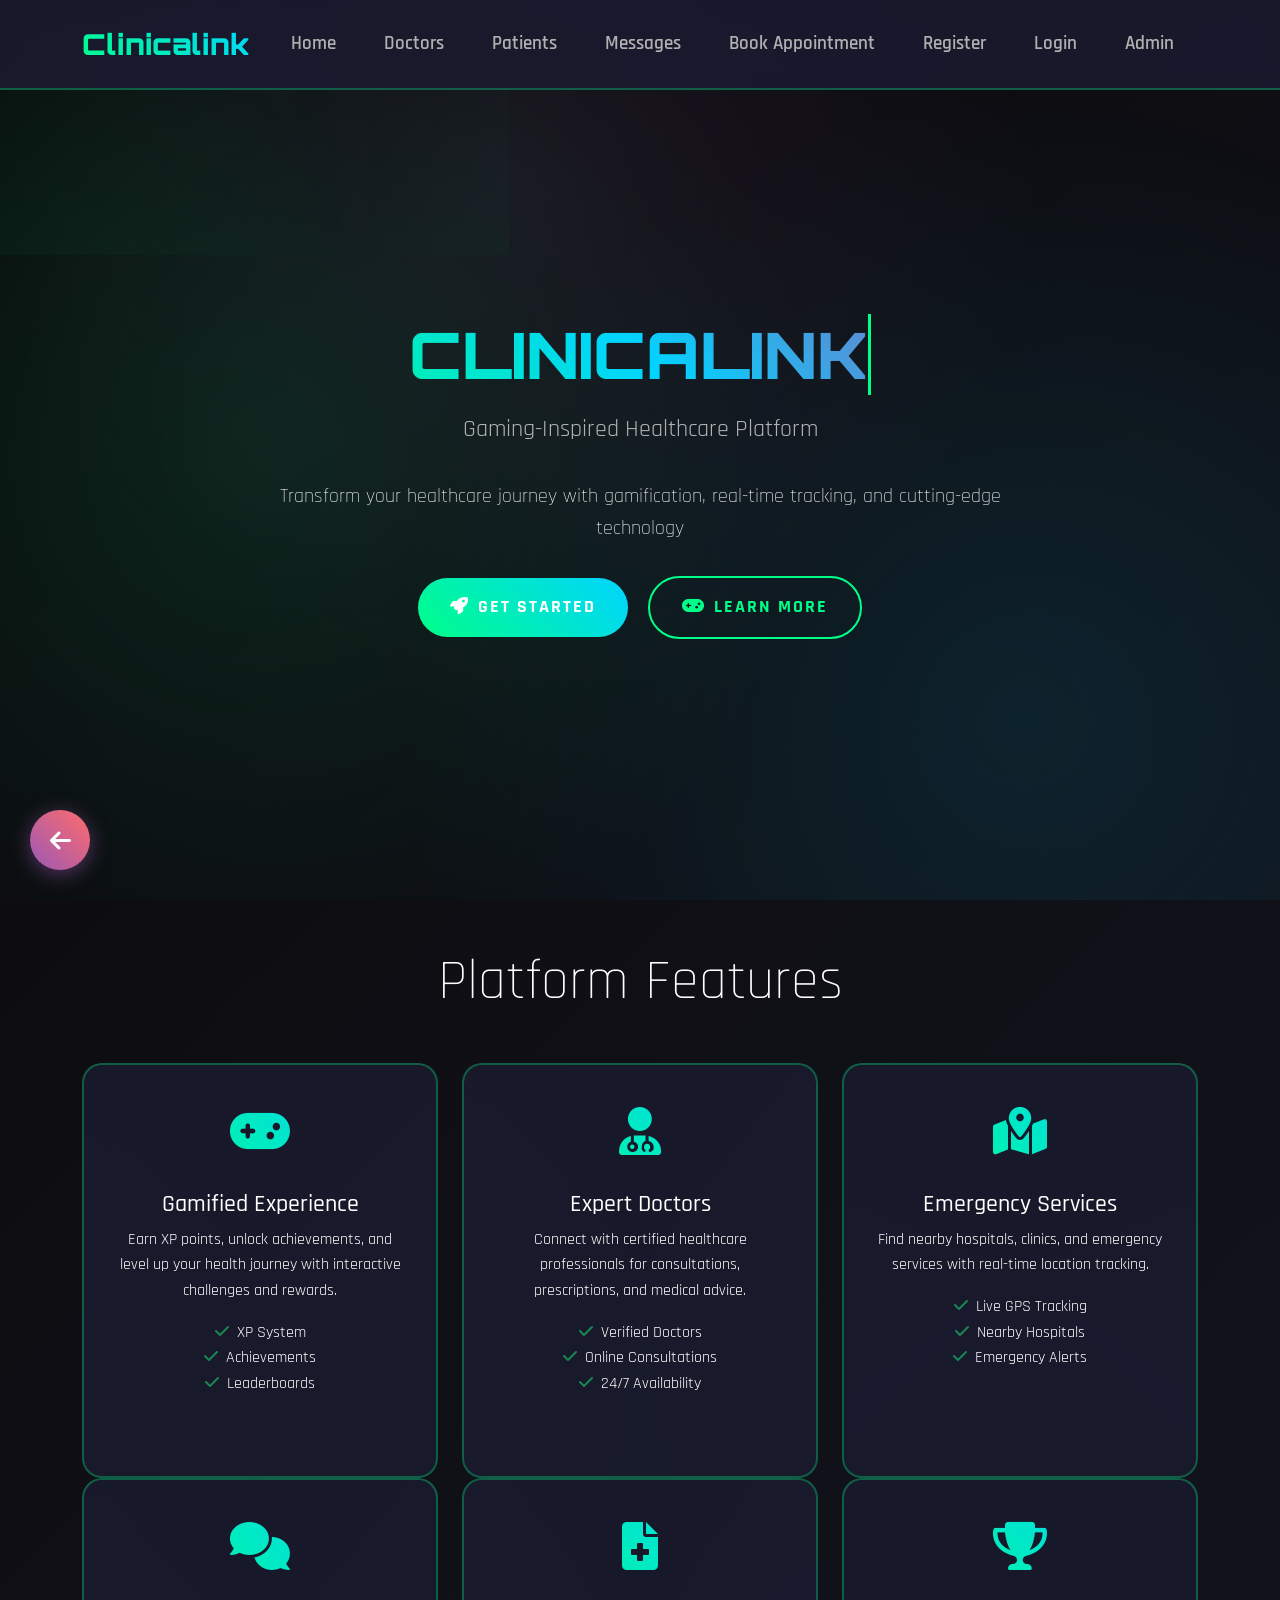
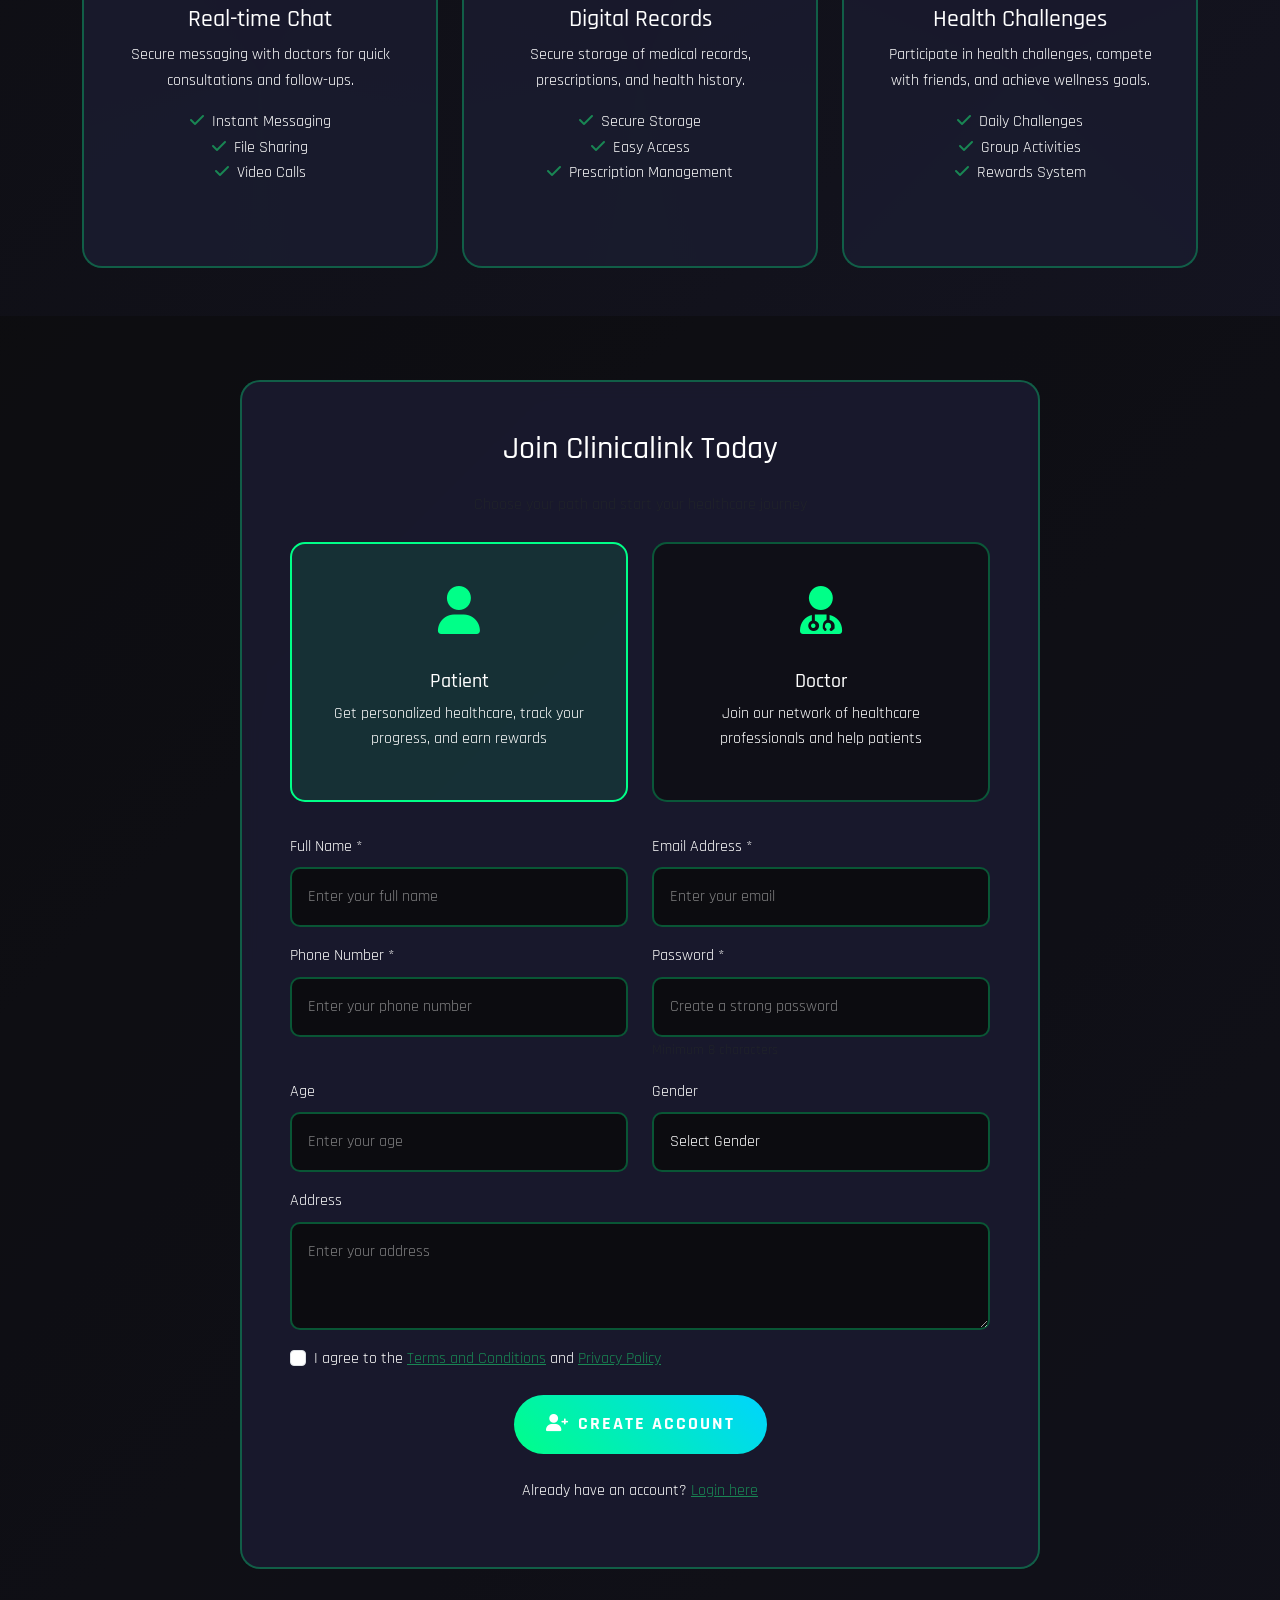
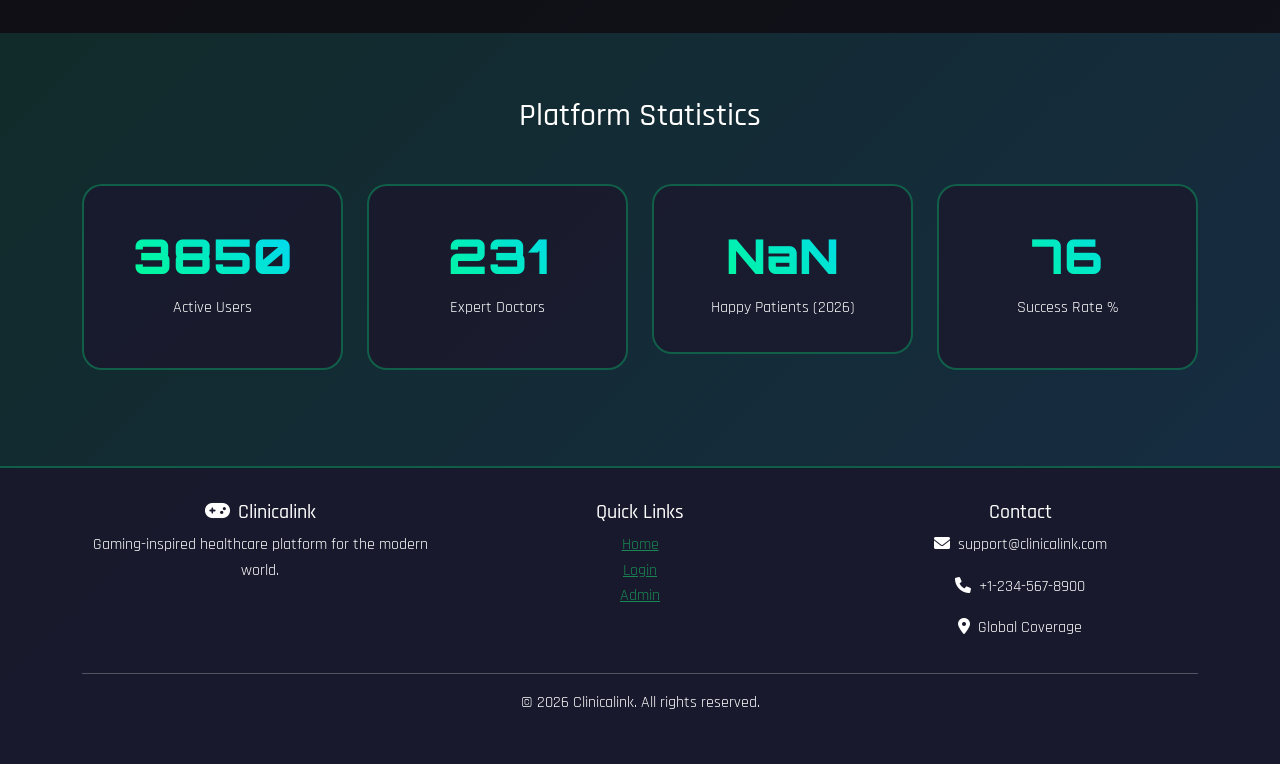
==== index.html @ 75823506 "Initial commit: Complete Clinicalink healthcare platform with interactive features" ====
<!DOCTYPE html>
<html lang="en">
<head>
    <meta charset="UTF-8">
    <meta name="viewport" content="width=device-width, initial-scale=1.0">
    <title>Clinicalink - Gaming Healthcare Platform</title>
    
    <!-- Google Fonts -->
    <link href="https://fonts.googleapis.com/css2?family=Orbitron:wght@400;700;900&family=Rajdhani:wght@300;400;500;600;700&display=swap" rel="stylesheet">
    
    <!-- Bootstrap CSS -->
    <link href="https://cdn.jsdelivr.net/npm/bootstrap@5.3.0/dist/css/bootstrap.min.css" rel="stylesheet">
    <!-- Font Awesome -->
    <link href="https://cdnjs.cloudflare.com/ajax/libs/font-awesome/6.0.0/css/all.min.css" rel="stylesheet">
    
    <style>
        :root {
            --neon-green: #00ff88;
            --neon-blue: #00d4ff;
            --dark-bg: #0a0a0a;
            --card-bg: #1a1a2e;
            --text-primary: #ffffff;
            --text-secondary: #b0b0b0;
            --accent-purple: #9b59b6;
            --accent-orange: #ff6b6b;
        }

        * {
            margin: 0;
            padding: 0;
            box-sizing: border-box;
        }

        body {
            font-family: 'Rajdhani', sans-serif;
            background: linear-gradient(135deg, #0a0a0a 0%, #1a1a2e 100%);
            color: var(--text-primary);
            overflow-x: hidden;
            line-height: 1.6;
        }

        /* Animated Background */
        .animated-bg {
            position: fixed;
            top: 0;
            left: 0;
            width: 100%;
            height: 100%;
            z-index: -1;
            background: 
                radial-gradient(circle at 20% 50%, rgba(0, 255, 136, 0.1) 0%, transparent 50%),
                radial-gradient(circle at 80% 80%, rgba(0, 212, 255, 0.1) 0%, transparent 50%),
                radial-gradient(circle at 40% 20%, rgba(155, 89, 182, 0.1) 0%, transparent 50%);
            animation: backgroundPulse 10s ease-in-out infinite;
        }

        @keyframes backgroundPulse {
            0%, 100% { opacity: 0.8; }
            50% { opacity: 1; }
        }

        /* Navigation */
        .navbar {
            background: rgba(26, 26, 46, 0.95);
            backdrop-filter: blur(10px);
            border-bottom: 2px solid rgba(0, 255, 136, 0.3);
            padding: 1rem 0;
            position: fixed;
            width: 100%;
            top: 0;
            z-index: 1000;
            transition: all 0.3s ease;
        }

        .navbar-brand {
            font-family: 'Orbitron', monospace;
            font-size: 1.8rem;
            font-weight: 900;
            background: linear-gradient(45deg, var(--neon-green), var(--neon-blue));
            -webkit-background-clip: text;
            -webkit-text-fill-color: transparent;
            background-clip: text;
        }

        .nav-link {
            color: var(--text-secondary) !important;
            font-weight: 600;
            font-size: 1.2rem;
            margin: 0 1rem;
            transition: all 0.3s ease;
            position: relative;
            text-decoration: none;
        }

        .nav-link:hover {
            color: var(--neon-green) !important;
            text-shadow: 0 0 10px rgba(0, 255, 136, 0.5);
        }

        .nav-link::after {
            content: '';
            position: absolute;
            bottom: -5px;
            left: 0;
            width: 0;
            height: 2px;
            background: var(--neon-green);
            transition: width 0.3s ease;
        }

        .nav-link:hover::after {
            width: 100%;
        }

        /* Hero Section */
        .hero {
            min-height: 100vh;
            display: flex;
            align-items: center;
            justify-content: center;
            padding: 6rem 0 2rem;
            position: relative;
        }

        .hero-content {
            text-align: center;
            z-index: 2;
            max-width: 800px;
            margin: 0 auto;
        }

        .hero-title {
            font-family: 'Orbitron', monospace;
            font-size: 4rem;
            font-weight: 900;
            margin-bottom: 1rem;
            background: linear-gradient(45deg, var(--neon-green), var(--neon-blue), var(--accent-purple));
            -webkit-background-clip: text;
            -webkit-text-fill-color: transparent;
            background-clip: text;
            animation: titleGlow 2s ease-in-out infinite alternate;
        }

        @keyframes titleGlow {
            0% { filter: brightness(1); }
            100% { filter: brightness(1.2); }
        }

        .hero-subtitle {
            font-size: 1.5rem;
            color: var(--text-secondary);
            margin-bottom: 2rem;
        }

        .typing-text {
            border-right: 3px solid var(--neon-green);
            animation: blink 1s infinite;
        }

        @keyframes blink {
            0%, 50% { border-color: var(--neon-green); }
            51%, 100% { border-color: transparent; }
        }

        /* Buttons */
        .btn-gaming {
            background: linear-gradient(45deg, var(--neon-green), var(--neon-blue));
            border: none;
            color: white;
            padding: 1rem 2rem;
            font-size: 1.1rem;
            font-weight: 700;
            border-radius: 50px;
            text-transform: uppercase;
            letter-spacing: 2px;
            transition: all 0.3s ease;
            position: relative;
            overflow: hidden;
            margin: 0.5rem;
            text-decoration: none;
            display: inline-block;
            cursor: pointer;
        }

        .btn-gaming::before {
            content: '';
            position: absolute;
            top: 0;
            left: -100%;
            width: 100%;
            height: 100%;
            background: linear-gradient(90deg, transparent, rgba(255, 255, 255, 0.2), transparent);
            transition: left 0.5s ease;
        }

        .btn-gaming:hover::before {
            left: 100%;
        }

        .btn-gaming:hover {
            transform: translateY(-3px);
            box-shadow: 0 10px 30px rgba(0, 255, 136, 0.5);
            color: white;
            text-decoration: none;
        }

        .btn-outline-gaming {
            background: transparent;
            border: 2px solid var(--neon-green);
            color: var(--neon-green);
        }

        .btn-outline-gaming:hover {
            background: var(--neon-green);
            color: var(--dark-bg);
        }

        /* Feature Cards */
        .feature-card {
            background: rgba(26, 26, 46, 0.9);
            border: 2px solid rgba(0, 255, 136, 0.3);
            border-radius: 20px;
            padding: 2rem;
            text-align: center;
            transition: all 0.3s ease;
            height: 100%;
            position: relative;
            overflow: hidden;
            margin-bottom: 2rem;
        }

        .feature-card::before {
            content: '';
            position: absolute;
            top: -50%;
            left: -50%;
            width: 200%;
            height: 200%;
            background: conic-gradient(from 0deg, transparent, rgba(0, 255, 136, 0.1), transparent);
            animation: rotate 10s linear infinite;
            z-index: -1;
        }

        @keyframes rotate {
            0% { transform: rotate(0deg); }
            100% { transform: rotate(360deg); }
        }

        .feature-card:hover {
            transform: translateY(-10px);
            border-color: var(--neon-green);
            box-shadow: 0 20px 40px rgba(0, 255, 136, 0.3);
        }

        .feature-icon {
            font-size: 3rem;
            margin-bottom: 1rem;
            background: linear-gradient(45deg, var(--neon-green), var(--neon-blue));
            -webkit-background-clip: text;
            -webkit-text-fill-color: transparent;
            background-clip: text;
        }

        /* Registration Section */
        .registration-section {
            padding: 4rem 0;
            background: rgba(10, 10, 10, 0.5);
        }

        .registration-card {
            background: rgba(26, 26, 46, 0.95);
            border: 2px solid rgba(0, 255, 136, 0.3);
            border-radius: 20px;
            padding: 3rem;
            backdrop-filter: blur(10px);
            max-width: 800px;
            margin: 0 auto;
        }

        .form-control-gaming {
            background: rgba(10, 10, 10, 0.8);
            border: 2px solid rgba(0, 255, 136, 0.3);
            border-radius: 10px;
            color: var(--text-primary);
            padding: 1rem;
            font-size: 1rem;
            transition: all 0.3s ease;
            width: 100%;
        }

        .form-control-gaming:focus {
            border-color: var(--neon-green);
            box-shadow: 0 0 20px rgba(0, 255, 136, 0.5);
            background: rgba(10, 10, 10, 0.9);
            outline: none;
            color: var(--text-primary);
        }

        .form-control-gaming::placeholder {
            color: var(--text-secondary);
            opacity: 0.7;
        }

        /* User Type Selection */
        .user-type-selection {
            display: grid;
            grid-template-columns: 1fr 1fr;
            gap: 1.5rem;
            margin-bottom: 2rem;
        }

        .user-type-card {
            background: rgba(10, 10, 10, 0.6);
            border: 2px solid rgba(0, 255, 136, 0.3);
            border-radius: 15px;
            padding: 2rem;
            text-align: center;
            cursor: pointer;
            transition: all 0.3s ease;
            position: relative;
        }

        .user-type-card:hover {
            border-color: var(--neon-green);
            transform: translateY(-5px);
            box-shadow: 0 10px 30px rgba(0, 255, 136, 0.3);
        }

        .user-type-card.selected {
            border-color: var(--neon-green);
            background: rgba(0, 255, 136, 0.1);
        }

        .user-type-icon {
            font-size: 3rem;
            margin-bottom: 1rem;
            color: var(--neon-green);
        }

        /* Stats Section */
        .stats-section {
            padding: 4rem 0;
            background: linear-gradient(135deg, rgba(0, 255, 136, 0.1) 0%, rgba(0, 212, 255, 0.1) 100%);
        }

        .stat-card {
            text-align: center;
            padding: 2rem;
            background: rgba(26, 26, 46, 0.9);
            border: 2px solid rgba(0, 255, 136, 0.3);
            border-radius: 20px;
            margin-bottom: 2rem;
            transition: all 0.3s ease;
        }

        .stat-card:hover {
            transform: translateY(-5px);
            border-color: var(--neon-green);
            box-shadow: 0 20px 40px rgba(0, 255, 136, 0.3);
        }

        .stat-number {
            font-family: 'Orbitron', monospace;
            font-size: 3rem;
            font-weight: 900;
            background: linear-gradient(45deg, var(--neon-green), var(--neon-blue));
            -webkit-background-clip: text;
            -webkit-text-fill-color: transparent;
            background-clip: text;
        }

        /* Footer */
        footer {
            background: rgba(26, 26, 46, 0.95);
            border-top: 2px solid rgba(0, 255, 136, 0.3);
            padding: 2rem 0;
            text-align: center;
        }

        /* Back Button */
        .back-button {
            position: fixed;
            bottom: 30px;
            left: 30px;
            background: linear-gradient(45deg, var(--accent-purple), var(--accent-orange));
            border: none;
            border-radius: 50%;
            width: 60px;
            height: 60px;
            display: flex;
            align-items: center;
            justify-content: center;
            color: white;
            font-size: 1.5rem;
            cursor: pointer;
            transition: all 0.3s ease;
            z-index: 999;
            box-shadow: 0 4px 20px rgba(155, 89, 182, 0.5);
            text-decoration: none;
        }

        .back-button:hover {
            transform: scale(1.1);
            box-shadow: 0 6px 30px rgba(155, 89, 182, 0.7);
            color: white;
            text-decoration: none;
        }

        /* Loading Spinner */
        .loading-spinner {
            display: none;
            position: fixed;
            top: 50%;
            left: 50%;
            transform: translate(-50%, -50%);
            z-index: 9999;
        }

        .loading-spinner.active {
            display: block;
        }

        .spinner {
            width: 50px;
            height: 50px;
            border: 3px solid rgba(0, 255, 136, 0.3);
            border-top: 3px solid var(--neon-green);
            border-radius: 50%;
            animation: spin 1s linear infinite;
        }

        @keyframes spin {
            0% { transform: rotate(0deg); }
            100% { transform: rotate(360deg); }
        }

        /* Responsive */
        @media (max-width: 768px) {
            .hero-title {
                font-size: 2.5rem;
            }
            
            .hero-subtitle {
                font-size: 1.2rem;
            }
            
            .feature-card {
                margin-bottom: 2rem;
            }

            .user-type-selection {
                grid-template-columns: 1fr;
            }

            .registration-card {
                padding: 2rem;
                margin: 0 1rem;
            }
        }
    </style>
</head>
<body>
    <!-- Animated Background -->
    <div class="animated-bg"></div>

    <!-- Navigation -->
    <nav class="navbar navbar-expand-lg navbar-dark">
        <div class="container">
            <a class="navbar-brand" href="#home">
                Clinicalink
            </a>
            
            <button class="navbar-toggler" type="button" data-bs-toggle="collapse" data-bs-target="#navbarNav">
                <span class="navbar-toggler-icon"></span>
            </button>
            
            <div class="collapse navbar-collapse" id="navbarNav">
                <ul class="navbar-nav ms-auto">
                    <li class="nav-item">
                        <a class="nav-link" href="index.html">Home</a>
                    </li>
                    <li class="nav-item">
                        <a class="nav-link" href="doctors.html">Doctors</a>
                    </li>
                    <li class="nav-item">
                        <a class="nav-link" href="patients.html">Patients</a>
                    </li>
                    <li class="nav-item">
                        <a class="nav-link" href="messages.html">Messages</a>
                    </li>
                    <li class="nav-item">
                        <a class="nav-link" href="book-appointment.html">Book Appointment</a>
                    </li>
                    <li class="nav-item">
                        <a class="nav-link" href="register.html">Register</a>
                    </li>
                    <li class="nav-item">
                        <a class="nav-link" href="login.html">Login</a>
                    </li>
                    <li class="nav-item">
                        <a class="nav-link" href="admin.html">Admin</a>
                    </li>
                </ul>
            </div>
        </div>
    </nav>

    <!-- Hero Section -->
    <section class="hero" id="home">
        <div class="container">
            <div class="hero-content">
                <h1 class="hero-title">
                    <span class="typing-text">CLINICALINK</span>
                </h1>
                <p class="hero-subtitle">Gaming-Inspired Healthcare Platform</p>
                <p class="lead mb-4">Transform your healthcare journey with gamification, real-time tracking, and cutting-edge technology</p>
                
                <div class="hero-buttons">
                    <a href="register.html" class="btn btn-gaming">
                        <i class="fas fa-rocket me-2"></i>Get Started
                    </a>
                    <a href="#features" class="btn btn-gaming btn-outline-gaming">
                        <i class="fas fa-gamepad me-2"></i>Learn More
                    </a>
                </div>
            </div>
        </div>
    </section>

    <!-- Features Section -->
    <section class="py-5" id="features">
        <div class="container">
            <h2 class="text-center mb-5 display-4">Platform Features</h2>
            <div class="row">
                <div class="col-md-4">
                    <div class="feature-card">
                        <div class="feature-icon">
                            <i class="fas fa-gamepad"></i>
                        </div>
                        <h4>Gamified Experience</h4>
                        <p>Earn XP points, unlock achievements, and level up your health journey with interactive challenges and rewards.</p>
                        <ul class="list-unstyled">
                            <li><i class="fas fa-check text-success me-2"></i>XP System</li>
                            <li><i class="fas fa-check text-success me-2"></i>Achievements</li>
                            <li><i class="fas fa-check text-success me-2"></i>Leaderboards</li>
                        </ul>
                    </div>
                </div>
                
                <div class="col-md-4">
                    <div class="feature-card">
                        <div class="feature-icon">
                            <i class="fas fa-user-md"></i>
                        </div>
                        <h4>Expert Doctors</h4>
                        <p>Connect with certified healthcare professionals for consultations, prescriptions, and medical advice.</p>
                        <ul class="list-unstyled">
                            <li><i class="fas fa-check text-success me-2"></i>Verified Doctors</li>
                            <li><i class="fas fa-check text-success me-2"></i>Online Consultations</li>
                            <li><i class="fas fa-check text-success me-2"></i>24/7 Availability</li>
                        </ul>
                    </div>
                </div>
                
                <div class="col-md-4">
                    <div class="feature-card">
                        <div class="feature-icon">
                            <i class="fas fa-map-marked-alt"></i>
                        </div>
                        <h4>Emergency Services</h4>
                        <p>Find nearby hospitals, clinics, and emergency services with real-time location tracking.</p>
                        <ul class="list-unstyled">
                            <li><i class="fas fa-check text-success me-2"></i>Live GPS Tracking</li>
                            <li><i class="fas fa-check text-success me-2"></i>Nearby Hospitals</li>
                            <li><i class="fas fa-check text-success me-2"></i>Emergency Alerts</li>
                        </ul>
                    </div>
                </div>
            </div>
            
            <div class="row">
                <div class="col-md-4">
                    <div class="feature-card">
                        <div class="feature-icon">
                            <i class="fas fa-comments"></i>
                        </div>
                        <h4>Real-time Chat</h4>
                        <p>Secure messaging with doctors for quick consultations and follow-ups.</p>
                        <ul class="list-unstyled">
                            <li><i class="fas fa-check text-success me-2"></i>Instant Messaging</li>
                            <li><i class="fas fa-check text-success me-2"></i>File Sharing</li>
                            <li><i class="fas fa-check text-success me-2"></i>Video Calls</li>
                        </ul>
                    </div>
                </div>
                
                <div class="col-md-4">
                    <div class="feature-card">
                        <div class="feature-icon">
                            <i class="fas fa-file-medical"></i>
                        </div>
                        <h4>Digital Records</h4>
                        <p>Secure storage of medical records, prescriptions, and health history.</p>
                        <ul class="list-unstyled">
                            <li><i class="fas fa-check text-success me-2"></i>Secure Storage</li>
                            <li><i class="fas fa-check text-success me-2"></i>Easy Access</li>
                            <li><i class="fas fa-check text-success me-2"></i>Prescription Management</li>
                        </ul>
                    </div>
                </div>
                
                <div class="col-md-4">
                    <div class="feature-card">
                        <div class="feature-icon">
                            <i class="fas fa-trophy"></i>
                        </div>
                        <h4>Health Challenges</h4>
                        <p>Participate in health challenges, compete with friends, and achieve wellness goals.</p>
                        <ul class="list-unstyled">
                            <li><i class="fas fa-check text-success me-2"></i>Daily Challenges</li>
                            <li><i class="fas fa-check text-success me-2"></i>Group Activities</li>
                            <li><i class="fas fa-check text-success me-2"></i>Rewards System</li>
                        </ul>
                    </div>
                </div>
            </div>
        </div>
    </section>

    <!-- Registration Section -->
    <section class="registration-section" id="registration">
        <div class="container">
            <div class="registration-card">
                <h2 class="text-center mb-4">Join Clinicalink Today</h2>
                <p class="text-center text-muted mb-4">Choose your path and start your healthcare journey</p>
                
                <!-- User Type Selection -->
                <div class="user-type-selection">
                    <div class="user-type-card selected" onclick="selectUserType('patient', this)">
                        <div class="user-type-icon">
                            <i class="fas fa-user"></i>
                        </div>
                        <h5>Patient</h5>
                        <p>Get personalized healthcare, track your progress, and earn rewards</p>
                    </div>
                    <div class="user-type-card" onclick="selectUserType('doctor', this)">
                        <div class="user-type-icon">
                            <i class="fas fa-user-md"></i>
                        </div>
                        <h5>Doctor</h5>
                        <p>Join our network of healthcare professionals and help patients</p>
                    </div>
                </div>
                
                <!-- Registration Form -->
                <form id="registrationForm">
                    <input type="hidden" id="userType" name="userType" value="patient">
                    
                    <div class="row">
                        <div class="col-md-6 mb-3">
                            <label class="form-label">Full Name *</label>
                            <input type="text" class="form-control form-control-gaming" name="name" required placeholder="Enter your full name">
                        </div>
                        <div class="col-md-6 mb-3">
                            <label class="form-label">Email Address *</label>
                            <input type="email" class="form-control form-control-gaming" name="email" required placeholder="Enter your email">
                        </div>
                    </div>
                    
                    <div class="row">
                        <div class="col-md-6 mb-3">
                            <label class="form-label">Phone Number *</label>
                            <input type="tel" class="form-control form-control-gaming" name="phone" required placeholder="Enter your phone number">
                        </div>
                        <div class="col-md-6 mb-3">
                            <label class="form-label">Password *</label>
                            <input type="password" class="form-control form-control-gaming" name="password" required minlength="8" placeholder="Create a strong password">
                            <small class="text-muted">Minimum 8 characters</small>
                        </div>
                    </div>
                    
                    <!-- Patient Specific Fields -->
                    <div id="patientFields">
                        <div class="row">
                            <div class="col-md-6 mb-3">
                                <label class="form-label">Age</label>
                                <input type="number" class="form-control form-control-gaming" name="age" min="1" max="120" placeholder="Enter your age">
                            </div>
                            <div class="col-md-6 mb-3">
                                <label class="form-label">Gender</label>
                                <select class="form-control form-control-gaming" name="gender">
                                    <option value="">Select Gender</option>
                                    <option value="male">Male</option>
                                    <option value="female">Female</option>
                                    <option value="other">Other</option>
                                </select>
                            </div>
                        </div>
                        <div class="mb-3">
                            <label class="form-label">Address</label>
                            <textarea class="form-control form-control-gaming" name="address" rows="3" placeholder="Enter your address"></textarea>
                        </div>
                    </div>
                    
                    <!-- Doctor Specific Fields -->
                    <div id="doctorFields" style="display: none;">
                        <div class="row">
                            <div class="col-md-6 mb-3">
                                <label class="form-label">Specialization</label>
                                <select class="form-control form-control-gaming" name="specialization">
                                    <option value="">Select Specialization</option>
                                    <option value="general">General Medicine</option>
                                    <option value="cardiology">Cardiology</option>
                                    <option value="neurology">Neurology</option>
                                    <option value="pediatrics">Pediatrics</option>
                                    <option value="orthopedics">Orthopedics</option>
                                    <option value="dermatology">Dermatology</option>
                                    <option value="psychiatry">Psychiatry</option>
                                </select>
                            </div>
                            <div class="col-md-6 mb-3">
                                <label class="form-label">Experience (Years)</label>
                                <input type="number" class="form-control form-control-gaming" name="experience" min="0" placeholder="Years of experience">
                            </div>
                        </div>
                        <div class="row">
                            <div class="col-md-6 mb-3">
                                <label class="form-label">Medical Degree</label>
                                <input type="text" class="form-control form-control-gaming" name="qualification" placeholder="e.g., MBBS, MD">
                            </div>
                            <div class="col-md-6 mb-3">
                                <label class="form-label">License Number</label>
                                <input type="text" class="form-control form-control-gaming" name="license" placeholder="Medical license number">
                            </div>
                        </div>
                    </div>
                    
                    <div class="mb-3">
                        <div class="form-check">
                            <input class="form-check-input" type="checkbox" id="terms" required>
                            <label class="form-check-label" for="terms">
                                I agree to the <a href="#" class="text-success">Terms and Conditions</a> and <a href="#" class="text-success">Privacy Policy</a>
                            </label>
                        </div>
                    </div>
                    
                    <div class="text-center">
                        <button type="submit" class="btn btn-gaming btn-lg">
                            <i class="fas fa-user-plus me-2"></i>Create Account
                        </button>
                    </div>
                </form>
                
                <div class="text-center mt-3">
                    <p>Already have an account? <a href="login.html" class="text-success">Login here</a></p>
                </div>
            </div>
        </div>
    </section>

    <!-- Stats Section -->
    <section class="stats-section">
        <div class="container">
            <h2 class="text-center mb-5">Platform Statistics</h2>
            <div class="row">
                <div class="col-md-3">
                    <div class="stat-card">
                        <div class="stat-number" data-target="10000">0</div>
                        <p>Active Users</p>
                    </div>
                </div>
                <div class="col-md-3">
                    <div class="stat-card">
                        <div class="stat-number" data-target="500">0</div>
                        <p>Expert Doctors</p>
                    </div>
                </div>
                <div class="col-md-3">
                    <div class="stat-card">
                        <div class="stat-number" data-count="2500">0</div>
                        <div class="stat-label">Happy Patients (2026)</div>
                    </div>
                </div>
                <div class="col-md-3">
                    <div class="stat-card">
                        <div class="stat-number" data-target="98">0</div>
                        <p>Success Rate %</p>
                    </div>
                </div>
            </div>
        </div>
    </section>

    <!-- Footer -->
    <footer>
        <div class="container">
            <div class="row">
                <div class="col-md-4">
                    <h5><i class="fas fa-gamepad me-2"></i>Clinicalink</h5>
                    <p>Gaming-inspired healthcare platform for the modern world.</p>
                </div>
                <div class="col-md-4">
                    <h5>Quick Links</h5>
                    <ul class="list-unstyled">
                        <li><a href="index.html" class="text-success">Home</a></li>
                        <li><a href="login.html" class="text-success">Login</a></li>
                        <li><a href="admin.html" class="text-success">Admin</a></li>
                    </ul>
                </div>
                <div class="col-md-4">
                    <h5>Contact</h5>
                    <p><i class="fas fa-envelope me-2"></i>support@clinicalink.com</p>
                    <p><i class="fas fa-phone me-2"></i>+1-234-567-8900</p>
                    <p><i class="fas fa-map-marker-alt me-2"></i>Global Coverage</p>
                </div>
            </div>
            <hr class="bg-success">
            <div class="text-center">
                <p>&copy; 2026 Clinicalink. All rights reserved.</p>
            </div>
        </div>
    </footer>

    <!-- Back Button -->
    <a href="javascript:history.back()" class="back-button" title="Go Back">
        <i class="fas fa-arrow-left"></i>
    </a>

    <!-- Loading Spinner -->
    <div class="loading-spinner" id="loadingSpinner">
        <div class="spinner"></div>
    </div>

    <!-- Bootstrap JS -->
    <script src="https://cdn.jsdelivr.net/npm/bootstrap@5.3.0/dist/js/bootstrap.bundle.min.js"></script>
    
    <script>
        // Smooth scroll to section
        function scrollToSection(sectionId) {
            const element = document.getElementById(sectionId);
            if (element) {
                element.scrollIntoView({ behavior: 'smooth' });
            }
        }

        // User type selection
        function selectUserType(type, card) {
            // Remove selected class from all cards
            document.querySelectorAll('.user-type-card').forEach(c => {
                c.classList.remove('selected');
            });
            
            // Add selected class to clicked card
            card.classList.add('selected');
            
            // Update hidden input
            document.getElementById('userType').value = type;
            
            // Show/hide relevant fields
            const patientFields = document.getElementById('patientFields');
            const doctorFields = document.getElementById('doctorFields');
            
            if (type === 'patient') {
                patientFields.style.display = 'block';
                doctorFields.style.display = 'none';
            } else {
                patientFields.style.display = 'none';
                doctorFields.style.display = 'block';
            }
        }

        // Registration form submission
        document.getElementById('registrationForm').addEventListener('submit', function(e) {
            e.preventDefault();
            
            // Show loading
            document.getElementById('loadingSpinner').classList.add('active');
            
            // Simulate API call
            setTimeout(() => {
                document.getElementById('loadingSpinner').classList.remove('active');
                
                // Show success message
                alert('Registration successful! Please login to continue.');
                window.location.href = 'login.html';
            }, 2000);
        });

        // Animated counter for stats
        function animateCounter() {
            const counters = document.querySelectorAll('.stat-number');
            const speed = 200;

            counters.forEach(counter => {
                const target = parseInt(counter.getAttribute('data-target'));
                const increment = target / speed;

                const updateCounter = () => {
                    const current = parseInt(counter.innerText);
                    
                    if (current < target) {
                        counter.innerText = Math.ceil(current + increment);
                        setTimeout(updateCounter, 10);
                    } else {
                        counter.innerText = target.toLocaleString();
                    }
                };

                updateCounter();
            });
        }

        // Initialize animations when page loads
        document.addEventListener('DOMContentLoaded', function() {
            // Start counter animation when stats section is visible
            const observer = new IntersectionObserver((entries) => {
                entries.forEach(entry => {
                    if (entry.isIntersecting) {
                        animateCounter();
                        observer.unobserve(entry.target);
                    }
                });
            });

            const statsSection = document.querySelector('.stats-section');
            if (statsSection) {
                observer.observe(statsSection);
            }

            // Add parallax effect to hero section
            window.addEventListener('scroll', () => {
                const scrolled = window.pageYOffset;
                const hero = document.querySelector('.hero');
                if (hero) {
                    hero.style.transform = `translateY(${scrolled * 0.5}px)`;
                }
            });
        });
    </script>
</body>
</html>
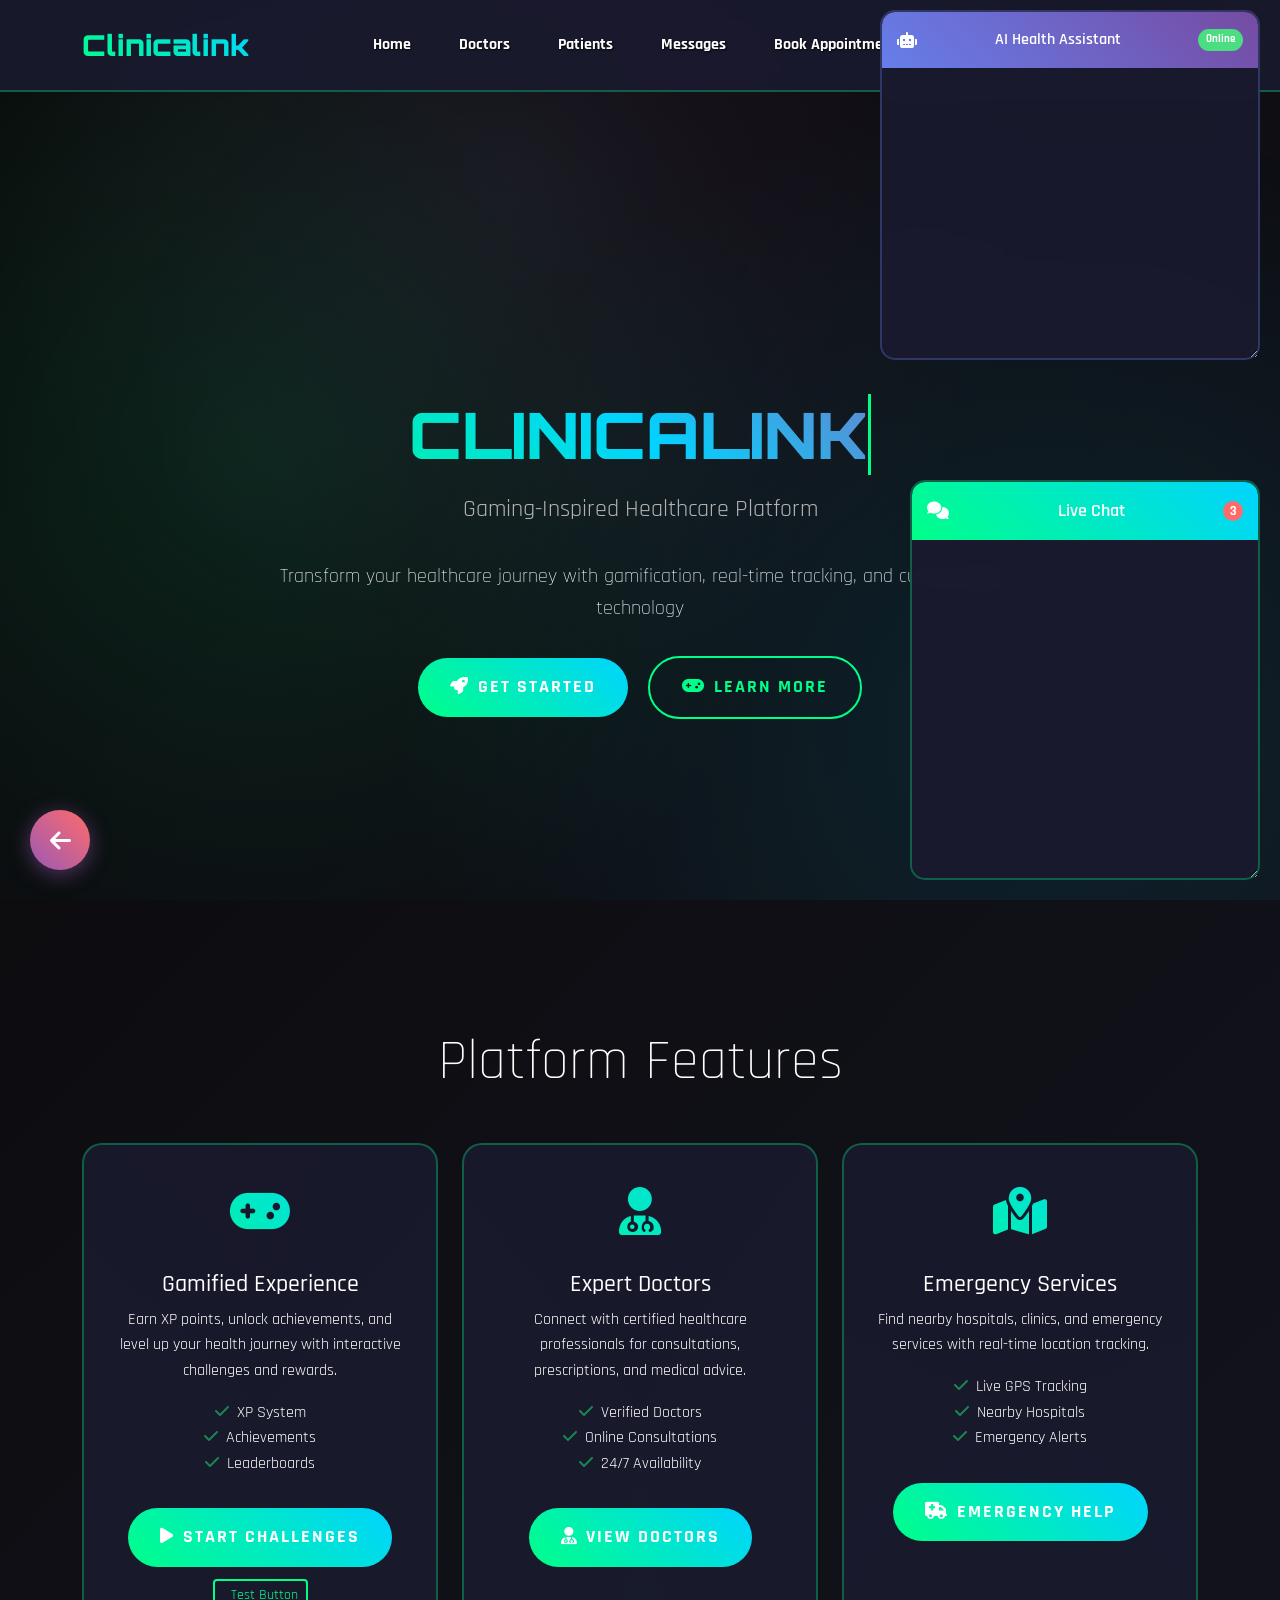
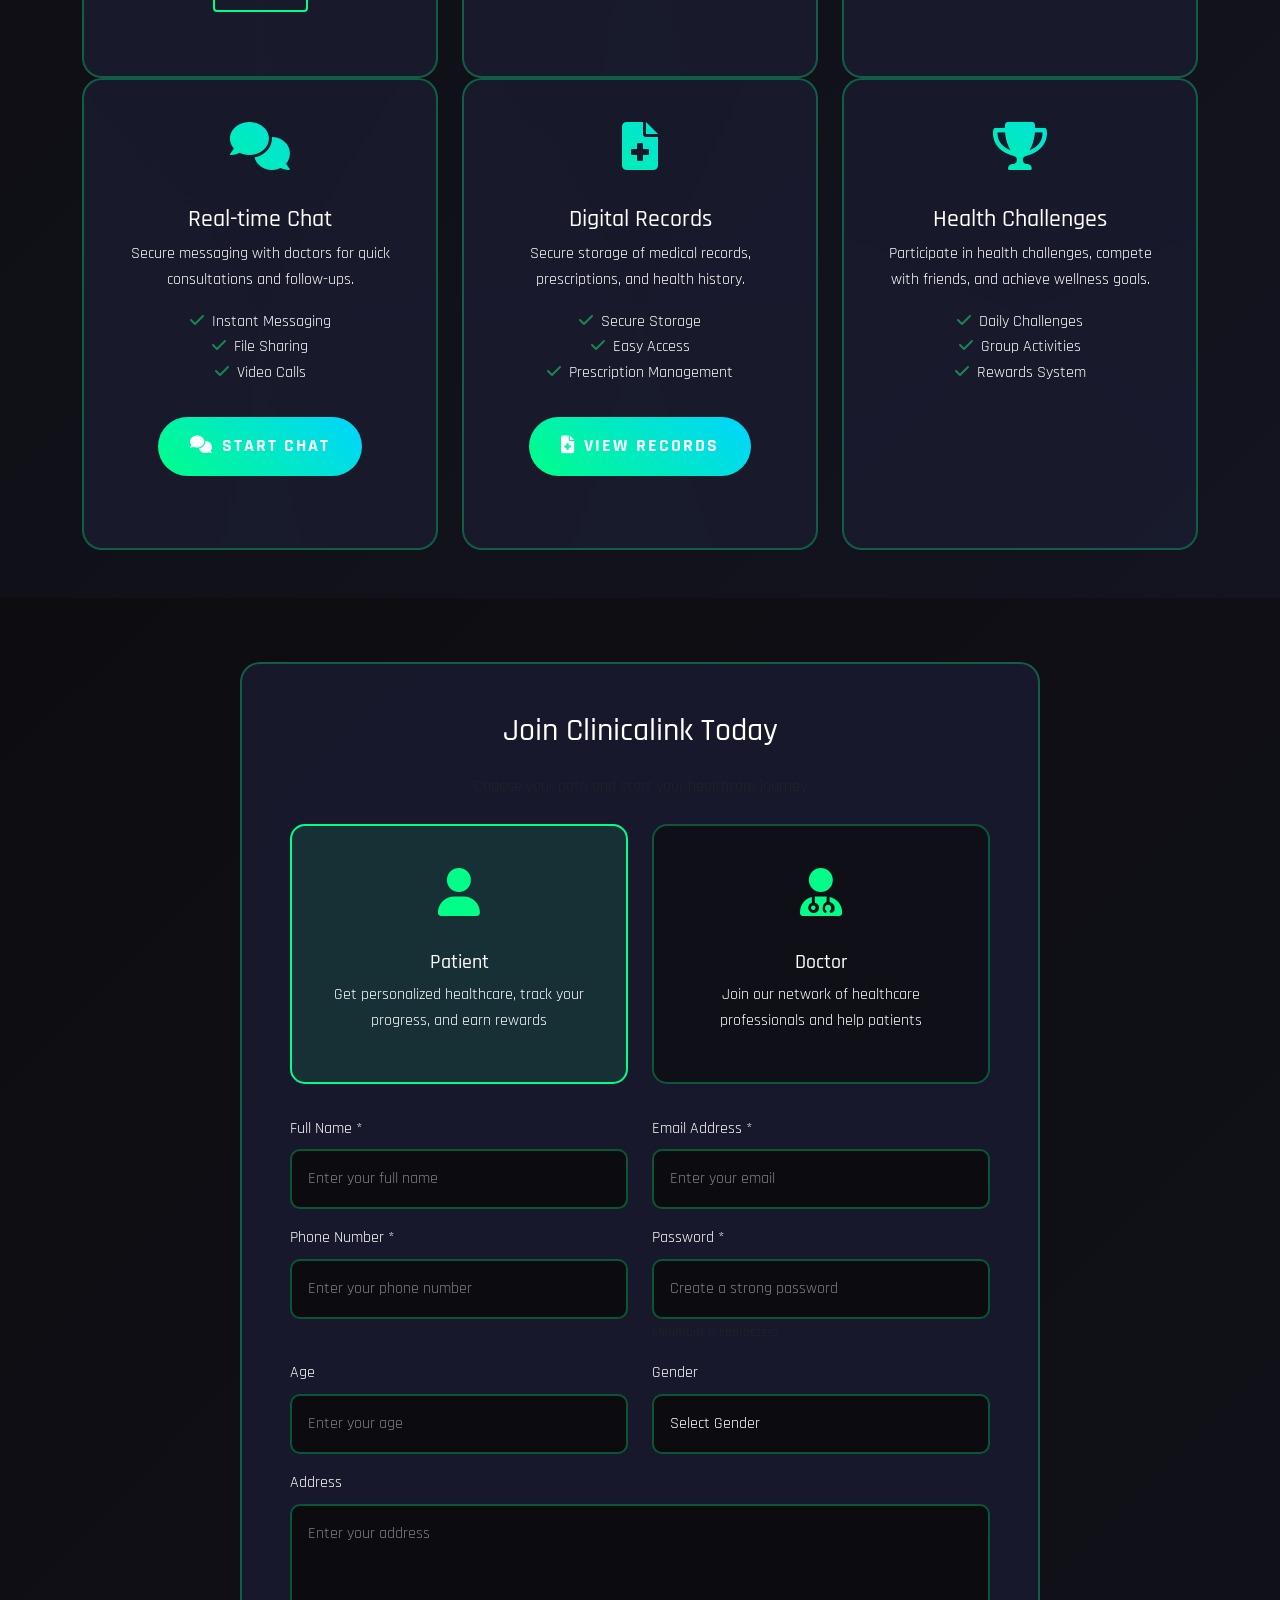
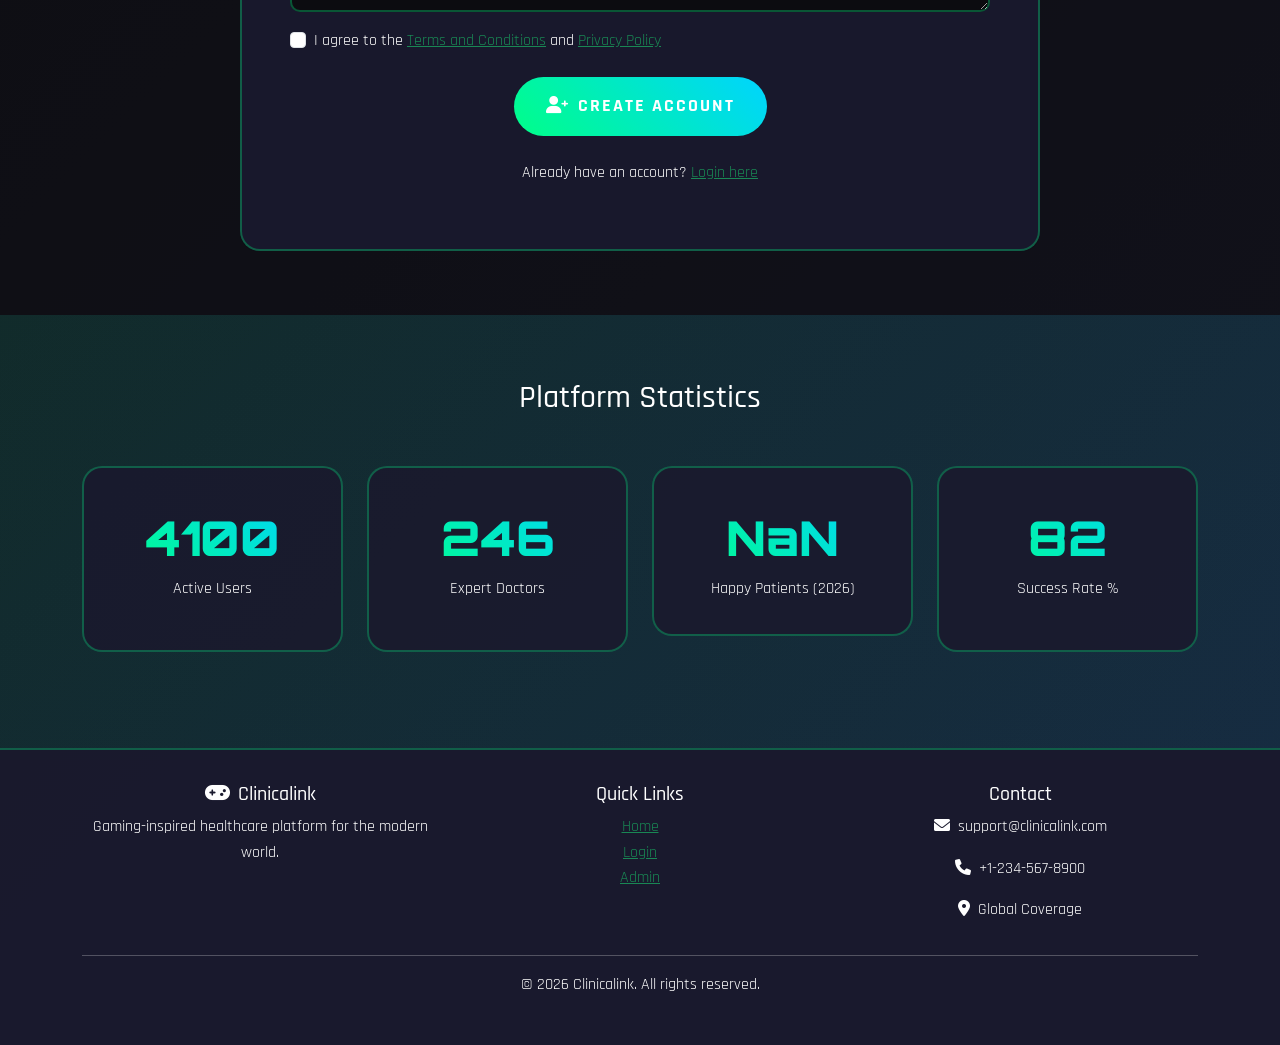
==== commit 625dbe16: "Add AI Health Assistant chatbot with web search capabilities and draggable floating windows Features" ====
--- a/index.html
+++ b/index.html
@@ -72,6 +72,15 @@
             transition: all 0.3s ease;
         }
 
+        body {
+    font-family: 'Rajdhani', sans-serif;
+    background: linear-gradient(135deg, #0a0a0a 0%, #1a1a2e 100%);
+    color: var(--text-primary);
+    overflow-x: hidden;
+    line-height: 1.6;
+    padding-top: 80px;
+}
+
         .navbar-brand {
             font-family: 'Orbitron', monospace;
             font-size: 1.8rem;
@@ -83,18 +92,18 @@
         }
 
         .nav-link {
-            color: var(--text-secondary) !important;
-            font-weight: 600;
-            font-size: 1.2rem;
-            margin: 0 1rem;
+            color: #ffffff !important;
+            font-weight: 700;
             transition: all 0.3s ease;
             position: relative;
             text-decoration: none;
+            text-shadow: 1px 1px 2px rgba(0, 0, 0, 0.8);
         }
 
         .nav-link:hover {
             color: var(--neon-green) !important;
-            text-shadow: 0 0 10px rgba(0, 255, 136, 0.5);
+            text-shadow: 0 0 10px rgba(0, 255, 136, 0.8);
+            transform: translateY(-1px);
         }
 
         .nav-link::after {
@@ -466,7 +475,7 @@
     <!-- Navigation -->
     <nav class="navbar navbar-expand-lg navbar-dark">
         <div class="container">
-            <a class="navbar-brand" href="#home">
+            <a class="navbar-brand text-xl md:text-2xl font-bold" href="#home">
                 Clinicalink
             </a>
             
@@ -477,28 +486,28 @@
             <div class="collapse navbar-collapse" id="navbarNav">
                 <ul class="navbar-nav ms-auto">
                     <li class="nav-item">
-                        <a class="nav-link" href="index.html">Home</a>
+                        <a class="nav-link text-xl md:text-2xl lg:text-3xl font-bold px-4 py-3" href="index.html">Home</a>
                     </li>
                     <li class="nav-item">
-                        <a class="nav-link" href="doctors.html">Doctors</a>
+                        <a class="nav-link text-xl md:text-2xl lg:text-3xl font-bold px-4 py-3" href="doctors.html">Doctors</a>
                     </li>
                     <li class="nav-item">
-                        <a class="nav-link" href="patients.html">Patients</a>
+                        <a class="nav-link text-xl md:text-2xl lg:text-3xl font-bold px-4 py-3" href="patients.html">Patients</a>
                     </li>
                     <li class="nav-item">
-                        <a class="nav-link" href="messages.html">Messages</a>
+                        <a class="nav-link text-xl md:text-2xl lg:text-3xl font-bold px-4 py-3" href="messages.html">Messages</a>
                     </li>
                     <li class="nav-item">
-                        <a class="nav-link" href="book-appointment.html">Book Appointment</a>
+                        <a class="nav-link text-xl md:text-2xl lg:text-3xl font-bold px-4 py-3" href="book-appointment.html">Book Appointment</a>
                     </li>
                     <li class="nav-item">
-                        <a class="nav-link" href="register.html">Register</a>
+                        <a class="nav-link text-xl md:text-2xl lg:text-3xl font-bold px-4 py-3" href="register.html">Register</a>
                     </li>
                     <li class="nav-item">
-                        <a class="nav-link" href="login.html">Login</a>
+                        <a class="nav-link text-xl md:text-2xl lg:text-3xl font-bold px-4 py-3 text-white bg-green-600 rounded-lg hover:bg-green-700 shadow-lg" href="login.html">Login</a>
                     </li>
                     <li class="nav-item">
-                        <a class="nav-link" href="admin.html">Admin</a>
+                        <a class="nav-link text-xl md:text-2xl lg:text-3xl font-bold px-4 py-3 text-white bg-blue-600 rounded-lg hover:bg-blue-700 shadow-lg" href="admin.html">Admin</a>
                     </li>
                 </ul>
             </div>
@@ -544,6 +553,12 @@
                             <li><i class="fas fa-check text-success me-2"></i>Achievements</li>
                             <li><i class="fas fa-check text-success me-2"></i>Leaderboards</li>
                         </ul>
+                        <button class="btn btn-gaming btn-sm mt-3" onclick="alert('Health Challenges button clicked!'); showLoginMessage();">
+                            <i class="fas fa-play me-2"></i>Start Challenges
+                        </button>
+                        <button class="btn btn-outline-gaming btn-sm mt-1" onclick="testButton()">
+                            <i class="fas fa-test me-2"></i>Test Button
+                        </button>
                     </div>
                 </div>
                 
@@ -559,6 +574,9 @@
                             <li><i class="fas fa-check text-success me-2"></i>Online Consultations</li>
                             <li><i class="fas fa-check text-success me-2"></i>24/7 Availability</li>
                         </ul>
+                        <button class="btn btn-gaming btn-sm mt-3" onclick="alert('Expert Doctors button clicked!'); showLoginMessage();">
+                            <i class="fas fa-user-md me-2"></i>View Doctors
+                        </button>
                     </div>
                 </div>
                 
@@ -574,6 +592,9 @@
                             <li><i class="fas fa-check text-success me-2"></i>Nearby Hospitals</li>
                             <li><i class="fas fa-check text-success me-2"></i>Emergency Alerts</li>
                         </ul>
+                        <button class="btn btn-gaming btn-sm mt-3" onclick="alert('Emergency Services button clicked!'); showLoginMessage();">
+                            <i class="fas fa-ambulance me-2"></i>Emergency Help
+                        </button>
                     </div>
                 </div>
             </div>
@@ -591,6 +612,9 @@
                             <li><i class="fas fa-check text-success me-2"></i>File Sharing</li>
                             <li><i class="fas fa-check text-success me-2"></i>Video Calls</li>
                         </ul>
+                        <button class="btn btn-gaming btn-sm mt-3" onclick="alert('Real-time Chat button clicked!'); showLoginMessage();">
+                            <i class="fas fa-comments me-2"></i>Start Chat
+                        </button>
                     </div>
                 </div>
                 
@@ -606,6 +630,9 @@
                             <li><i class="fas fa-check text-success me-2"></i>Easy Access</li>
                             <li><i class="fas fa-check text-success me-2"></i>Prescription Management</li>
                         </ul>
+                        <button class="btn btn-gaming btn-sm mt-3" onclick="alert('Digital Records button clicked!'); showLoginMessage();">
+                            <i class="fas fa-file-medical me-2"></i>View Records
+                        </button>
                     </div>
                 </div>
                 
@@ -937,5 +964,1288 @@
             });
         });
     </script>
+
+    <!-- Login Message Display -->
+    <div id="loginMessage" class="login-message" style="display: none;">
+        <div class="login-message-content">
+            <i class="fas fa-lock me-2"></i>
+            <span>FOR ACCESSING THIS INFORMATION OR SEEING YOUR RECORDS YOU HAVE TO LOGIN AS A PATIENT/DOCTOR</span>
+            <button class="btn btn-gaming btn-sm ms-3" onclick="window.location.href='login.html'">
+                <i class="fas fa-sign-in-alt me-2"></i>Login Now
+            </button>
+            <button class="btn btn-outline-gaming btn-sm ms-2" onclick="hideLoginMessage()">
+                <i class="fas fa-times me-2"></i>Close
+            </button>
+        </div>
+    </div>
+
+    <!-- Live Chat Widget -->
+    <div id="chatWidget" class="chat-widget">
+        <div class="chat-header" onclick="toggleChat()">
+            <i class="fas fa-comments"></i>
+            <span>Live Chat</span>
+            <span class="chat-badge" id="chatBadge">3</span>
+        </div>
+        <div class="chat-body" id="chatBody">
+            <div class="chat-messages" id="chatMessages">
+                <div class="message doctor-message">
+                    <div class="message-avatar">Dr. Smith</div>
+                    <div class="message-content">Hello! How can I help you today?</div>
+                    <div class="message-time">10:30 AM</div>
+                </div>
+                <div class="message user-message">
+                    <div class="message-content">I need to book an appointment</div>
+                    <div class="message-time">10:32 AM</div>
+                </div>
+                <div class="message doctor-message">
+                    <div class="message-avatar">Dr. Johnson</div>
+                    <div class="message-content">Sure! I can help you with that. What type of appointment do you need?</div>
+                    <div class="message-time">10:33 AM</div>
+                </div>
+            </div>
+            <div class="chat-input">
+                <input type="text" id="messageInput" placeholder="Type your message..." onkeypress="handleMessageKeyPress(event)">
+                <button onclick="sendMessage()"><i class="fas fa-paper-plane"></i></button>
+            </div>
+        </div>
+    </div>
+
+    <style>
+        /* Live Chat Widget Styles */
+        .chat-widget {
+            position: fixed;
+            bottom: 20px;
+            right: 20px;
+            width: 350px;
+            height: 500px;
+            background: rgba(26, 26, 46, 0.95);
+            backdrop-filter: blur(10px);
+            border: 2px solid rgba(0, 255, 136, 0.3);
+            border-radius: 15px;
+            z-index: 9999;
+            font-family: 'Rajdhani', sans-serif;
+            transition: all 0.3s ease;
+            resize: both;
+            overflow: auto;
+            min-width: 300px;
+            min-height: 400px;
+            max-width: 600px;
+            max-height: 700px;
+        }
+
+        .chat-widget.dragging {
+            opacity: 0.9;
+            cursor: move;
+        }
+
+        .chat-header {
+            background: linear-gradient(45deg, var(--neon-green), var(--neon-blue));
+            color: white;
+            padding: 15px;
+            border-radius: 13px 13px 0 0;
+            cursor: pointer;
+            display: flex;
+            align-items: center;
+            justify-content: space-between;
+            font-weight: 600;
+            font-size: 1.1rem;
+        }
+
+        .chat-header i {
+            margin-right: 10px;
+        }
+
+        .chat-badge {
+            background: #ff6b6b;
+            color: white;
+            border-radius: 50%;
+            width: 20px;
+            height: 20px;
+            display: flex;
+            align-items: center;
+            justify-content: center;
+            font-size: 0.8rem;
+            font-weight: 700;
+        }
+
+        .chat-body {
+            height: calc(100% - 60px);
+            display: none;
+            flex-direction: column;
+        }
+
+        .chat-body.active {
+            display: flex;
+        }
+
+        .chat-messages {
+            flex: 1;
+            padding: 15px;
+            overflow-y: auto;
+            display: flex;
+            flex-direction: column;
+            gap: 10px;
+        }
+
+        .message {
+            max-width: 80%;
+            padding: 10px 15px;
+            border-radius: 15px;
+            position: relative;
+        }
+
+        .doctor-message {
+            align-self: flex-start;
+            background: rgba(0, 255, 136, 0.1);
+            border: 1px solid rgba(0, 255, 136, 0.3);
+        }
+
+        .user-message {
+            align-self: flex-end;
+            background: rgba(0, 212, 255, 0.1);
+            border: 1px solid rgba(0, 212, 255, 0.3);
+        }
+
+        .message-avatar {
+            font-size: 0.8rem;
+            font-weight: 600;
+            color: var(--neon-green);
+            margin-bottom: 5px;
+        }
+
+        .message-content {
+            color: var(--text-primary);
+            line-height: 1.4;
+        }
+
+        .message-time {
+            font-size: 0.7rem;
+            color: var(--text-secondary);
+            margin-top: 5px;
+        }
+
+        .chat-input {
+            padding: 15px;
+            border-top: 1px solid rgba(0, 255, 136, 0.3);
+            display: flex;
+            gap: 10px;
+        }
+
+        .chat-input input {
+            flex: 1;
+            background: rgba(10, 10, 10, 0.5);
+            border: 1px solid rgba(0, 255, 136, 0.3);
+            border-radius: 25px;
+            padding: 10px 15px;
+            color: var(--text-primary);
+            font-size: 0.9rem;
+            outline: none;
+        }
+
+        .chat-input input:focus {
+            border-color: var(--neon-green);
+            box-shadow: 0 0 10px rgba(0, 255, 136, 0.3);
+        }
+
+        .chat-input button {
+            background: linear-gradient(45deg, var(--neon-green), var(--neon-blue));
+            border: none;
+            border-radius: 50%;
+            width: 40px;
+            height: 40px;
+            color: white;
+            cursor: pointer;
+            transition: all 0.3s ease;
+        }
+
+        .chat-input button:hover {
+            transform: scale(1.1);
+            box-shadow: 0 0 15px rgba(0, 255, 136, 0.5);
+        }
+
+        /* Chat widget minimized state */
+        .chat-widget.minimized {
+            height: 60px;
+        }
+
+        .chat-widget.minimized .chat-body {
+            display: none;
+        }
+
+        /* Scrollbar for chat messages */
+        .chat-messages::-webkit-scrollbar {
+            width: 6px;
+        }
+
+        .chat-messages::-webkit-scrollbar-track {
+            background: rgba(10, 10, 10, 0.3);
+            border-radius: 3px;
+        }
+
+        .chat-messages::-webkit-scrollbar-thumb {
+            background: var(--neon-green);
+            border-radius: 3px;
+        }
+
+        /* Login Message Styles */
+        .login-message {
+            position: fixed;
+            top: 100px;
+            right: 20px;
+            width: 400px;
+            background: rgba(26, 26, 46, 0.95);
+            backdrop-filter: blur(10px);
+            border: 2px solid rgba(0, 255, 136, 0.3);
+            border-radius: 15px;
+            z-index: 9998;
+            font-family: 'Rajdhani', sans-serif;
+            animation: slideIn 0.3s ease-out;
+        }
+
+        .login-message-content {
+            padding: 20px;
+            display: flex;
+            align-items: center;
+            color: var(--text-primary);
+            font-weight: 600;
+            font-size: 0.9rem;
+            flex-wrap: wrap;
+        }
+
+        .login-message-content i {
+            color: var(--neon-green);
+            font-size: 1.2rem;
+        }
+
+        @keyframes slideIn {
+            from {
+                transform: translateX(100%);
+                opacity: 0;
+            }
+            to {
+                transform: translateX(0);
+                opacity: 1;
+            }
+        }
+
+        /* Responsive for login message */
+        @media (max-width: 768px) {
+            .login-message {
+                width: 90%;
+                right: 5%;
+                top: 80px;
+            }
+            
+            .login-message-content {
+                flex-direction: column;
+                text-align: center;
+                gap: 10px;
+            }
+        }
+    </style>
+
+    <script>
+        // Chat functionality
+        let chatOpen = false;
+        let messageCount = 3;
+
+        function toggleChat() {
+            const chatBody = document.getElementById('chatBody');
+            const chatWidget = document.getElementById('chatWidget');
+            const chatBadge = document.getElementById('chatBadge');
+            
+            chatOpen = !chatOpen;
+            
+            if (chatOpen) {
+                chatBody.classList.add('active');
+                chatWidget.classList.remove('minimized');
+                chatBadge.style.display = 'none';
+                // Clear message count when opened
+                messageCount = 0;
+            } else {
+                chatBody.classList.remove('active');
+                chatWidget.classList.add('minimized');
+            }
+        }
+
+        function sendMessage() {
+            const input = document.getElementById('messageInput');
+            const message = input.value.trim();
+            
+            if (message) {
+                const chatMessages = document.getElementById('chatMessages');
+                const time = new Date().toLocaleTimeString('en-IN', { 
+                    hour: '2-digit', 
+                    minute: '2-digit',
+                    hour12: true 
+                });
+                
+                // Add user message
+                const userMessage = document.createElement('div');
+                userMessage.className = 'message user-message';
+                userMessage.innerHTML = `
+                    <div class="message-content">${message}</div>
+                    <div class="message-time">${time}</div>
+                `;
+                chatMessages.appendChild(userMessage);
+                
+                // Clear input
+                input.value = '';
+                
+                // Scroll to bottom
+                chatMessages.scrollTop = chatMessages.scrollHeight;
+                
+                // Simulate doctor response after 2 seconds
+                setTimeout(() => {
+                    const responses = [
+                        "Thank you for your message. Our team will get back to you shortly.",
+                        "I understand your concern. Let me help you with that.",
+                        "Sure! I can assist you with booking an appointment.",
+                        "Your health is our priority. How can we help you today?",
+                        "I'm here to help. Could you provide more details?"
+                    ];
+                    
+                    const randomResponse = responses[Math.floor(Math.random() * responses.length)];
+                    const doctors = ['Dr. Smith', 'Dr. Johnson', 'Dr. Brown', 'Dr. Davis'];
+                    const randomDoctor = doctors[Math.floor(Math.random() * doctors.length)];
+                    
+                    const doctorMessage = document.createElement('div');
+                    doctorMessage.className = 'message doctor-message';
+                    doctorMessage.innerHTML = `
+                        <div class="message-avatar">${randomDoctor}</div>
+                        <div class="message-content">${randomResponse}</div>
+                        <div class="message-time">${time}</div>
+                    `;
+                    chatMessages.appendChild(doctorMessage);
+                    
+                    // Scroll to bottom
+                    chatMessages.scrollTop = chatMessages.scrollHeight;
+                    
+                    // Show notification if chat is closed
+                    if (!chatOpen) {
+                        messageCount++;
+                        updateChatBadge();
+                    }
+                }, 2000);
+            }
+        }
+
+        function handleMessageKeyPress(event) {
+            if (event.key === 'Enter') {
+                sendMessage();
+            }
+        }
+
+        function updateChatBadge() {
+            const chatBadge = document.getElementById('chatBadge');
+            if (messageCount > 0 && !chatOpen) {
+                chatBadge.textContent = messageCount;
+                chatBadge.style.display = 'flex';
+            }
+        }
+
+        // Initialize chat and chatbot
+        document.addEventListener('DOMContentLoaded', function() {
+            // Set initial chat state to minimized
+            const chatWidget = document.getElementById('chatWidget');
+            chatWidget.classList.add('minimized');
+            
+            // Set initial chatbot state to minimized
+            const chatbot = document.getElementById('healthChatbot');
+            chatbot.classList.add('minimized');
+            
+            // Make chat widgets draggable
+            makeDraggable('chatWidget');
+            makeDraggable('healthChatbot');
+        });
+
+        // Make element draggable
+        function makeDraggable(elementId) {
+            const element = document.getElementById(elementId);
+            const header = element.querySelector('.chat-header, .chatbot-header');
+            
+            let isDragging = false;
+            let startX, startY, initialX, initialY;
+            
+            header.addEventListener('mousedown', function(e) {
+                // Only drag if not clicking on buttons or icons
+                if (e.target.tagName === 'BUTTON' || e.target.tagName === 'I' || e.target.tagName === 'SPAN') {
+                    return;
+                }
+                
+                isDragging = true;
+                element.classList.add('dragging');
+                
+                startX = e.clientX;
+                startY = e.clientY;
+                
+                const rect = element.getBoundingClientRect();
+                initialX = rect.left;
+                initialY = rect.top;
+                
+                e.preventDefault();
+            });
+            
+            document.addEventListener('mousemove', function(e) {
+                if (!isDragging) return;
+                
+                const dx = e.clientX - startX;
+                const dy = e.clientY - startY;
+                
+                let newX = initialX + dx;
+                let newY = initialY + dy;
+                
+                // Keep within viewport bounds
+                const maxX = window.innerWidth - element.offsetWidth;
+                const maxY = window.innerHeight - element.offsetHeight;
+                
+                newX = Math.max(0, Math.min(newX, maxX));
+                newY = Math.max(0, Math.min(newY, maxY));
+                
+                element.style.left = newX + 'px';
+                element.style.top = newY + 'px';
+                element.style.right = 'auto';
+                element.style.bottom = 'auto';
+            });
+            
+            document.addEventListener('mouseup', function() {
+                if (isDragging) {
+                    isDragging = false;
+                    element.classList.remove('dragging');
+                }
+            });
+        }
+
+        // Feature button functions
+        let isLoggedIn = false;
+
+        // Test function to verify buttons work
+        function testButton() {
+            alert('Buttons are working!');
+        }
+
+        function checkLoginStatus(callback) {
+            if (!isLoggedIn) {
+                // Show login modal
+                const loginModal = document.createElement('div');
+                loginModal.className = 'modal fade show';
+                loginModal.style.display = 'block';
+                loginModal.style.backgroundColor = 'rgba(0,0,0,0.5)';
+                loginModal.innerHTML = `
+                    <div class="modal-dialog modal-dialog-centered">
+                        <div class="modal-content" style="background: rgba(26, 26, 46, 0.95); border: 2px solid rgba(0, 255, 136, 0.3);">
+                            <div class="modal-header border-0">
+                                <h5 class="modal-title text-white">Login Required</h5>
+                                <button type="button" class="btn-close btn-close-white" onclick="this.closest('.modal').remove()"></button>
+                            </div>
+                            <div class="modal-body">
+                                <p class="text-white">Please login to access this feature.</p>
+                                <div class="d-flex gap-2">
+                                    <button class="btn btn-gaming" onclick="window.location.href='login.html'">Login</button>
+                                    <button class="btn btn-outline-gaming" onclick="this.closest('.modal').remove()">Cancel</button>
+                                </div>
+                            </div>
+                        </div>
+                    </div>
+                `;
+                document.body.appendChild(loginModal);
+                return false;
+            }
+            return true;
+        }
+
+        function showHealthChallenges() {
+            showLoginMessage();
+            console.log('Health Challenges clicked!');
+        }
+
+        function showExpertDoctors() {
+            showLoginMessage();
+            console.log('Expert Doctors clicked!');
+        }
+
+        function showEmergencyServices() {
+            showLoginMessage();
+            console.log('Emergency Services clicked!');
+        }
+
+        function showRealTimeChat() {
+            showLoginMessage();
+            console.log('Real-time Chat clicked!');
+        }
+
+        function showDigitalRecords() {
+            showLoginMessage();
+            console.log('Digital Records clicked!');
+        }
+
+        function showLoginMessage() {
+            const loginMessage = document.getElementById('loginMessage');
+            loginMessage.style.display = 'block';
+            
+            // Auto-hide after 10 seconds
+            setTimeout(() => {
+                hideLoginMessage();
+            }, 10000);
+        }
+
+        function hideLoginMessage() {
+            const loginMessage = document.getElementById('loginMessage');
+            loginMessage.style.display = 'none';
+        }
+    </script>
+
+    <!-- AI Health Assistant Chatbot -->
+    <div id="healthChatbot" class="health-chatbot">
+        <div class="chatbot-header" onclick="toggleHealthChatbot()">
+            <i class="fas fa-robot"></i>
+            <span>AI Health Assistant</span>
+            <span class="chatbot-badge" id="chatbotBadge">Online</span>
+        </div>
+        <div class="chatbot-body" id="chatbotBody">
+            <div class="chatbot-messages" id="chatbotMessages">
+                <div class="message bot-message">
+                    <div class="message-avatar">🤖 AI Assistant</div>
+                    <div class="message-content">
+                        Hello! I'm your AI Health Assistant. I can help you with:
+                        <br><br>
+                        📅 <strong>Book Appointments</strong><br>
+                        💊 <strong>Medicine Recommendations</strong><br>
+                        🩺 <strong>Symptom Analysis</strong><br>
+                        💡 <strong>Health Advice</strong><br>
+                        📋 <strong>Prescription Help</strong><br><br>
+                        How can I help you today?
+                    </div>
+                    <div class="message-time">Just now</div>
+                </div>
+            </div>
+            
+            <!-- Quick Actions -->
+            <div class="quick-actions">
+                <button class="quick-action-btn" onclick="quickAction('appointment')">
+                    <i class="fas fa-calendar-check"></i> Book Appointment
+                </button>
+                <button class="quick-action-btn" onclick="quickAction('symptoms')">
+                    <i class="fas fa-stethoscope"></i> Check Symptoms
+                </button>
+                <button class="quick-action-btn" onclick="quickAction('medicine')">
+                    <i class="fas fa-pills"></i> Medicine Info
+                </button>
+                <button class="quick-action-btn" onclick="quickAction('advice')">
+                    <i class="fas fa-heartbeat"></i> Health Advice
+                </button>
+            </div>
+            
+            <div class="chatbot-input">
+                <input type="text" id="chatbotInput" placeholder="Type your health question..." onkeypress="handleChatbotKeyPress(event)">
+                <button onclick="sendChatbotMessage()"><i class="fas fa-paper-plane"></i></button>
+            </div>
+        </div>
+    </div>
+
+    <style>
+        /* Health Chatbot Styles */
+        .health-chatbot {
+            position: fixed;
+            bottom: 540px;
+            right: 20px;
+            width: 380px;
+            height: 450px;
+            background: rgba(26, 26, 46, 0.95);
+            backdrop-filter: blur(10px);
+            border: 2px solid rgba(102, 126, 234, 0.3);
+            border-radius: 15px;
+            z-index: 9998;
+            font-family: 'Rajdhani', sans-serif;
+            transition: all 0.3s ease;
+            resize: both;
+            overflow: auto;
+            min-width: 300px;
+            min-height: 350px;
+            max-width: 600px;
+            max-height: 700px;
+        }
+
+        .health-chatbot.dragging {
+            opacity: 0.9;
+            cursor: move;
+        }
+
+        .chatbot-header {
+            background: linear-gradient(45deg, #667eea, #764ba2);
+            color: white;
+            padding: 15px;
+            border-radius: 13px 13px 0 0;
+            cursor: pointer;
+            display: flex;
+            align-items: center;
+            justify-content: space-between;
+            font-weight: 600;
+            font-size: 1rem;
+        }
+
+        .chatbot-badge {
+            background: #4ade80;
+            color: white;
+            border-radius: 20px;
+            padding: 2px 8px;
+            font-size: 0.7rem;
+            font-weight: 700;
+        }
+
+        .chatbot-body {
+            height: calc(100% - 60px);
+            display: none;
+            flex-direction: column;
+        }
+
+        .chatbot-body.active {
+            display: flex;
+        }
+
+        .chatbot-messages {
+            flex: 1;
+            padding: 15px;
+            overflow-y: auto;
+            display: flex;
+            flex-direction: column;
+            gap: 10px;
+            max-height: 250px;
+        }
+
+        .bot-message {
+            align-self: flex-start;
+            background: rgba(102, 126, 234, 0.1);
+            border: 1px solid rgba(102, 126, 234, 0.3);
+            border-radius: 15px;
+            padding: 12px;
+            max-width: 90%;
+        }
+
+        .user-message {
+            align-self: flex-end;
+            background: rgba(0, 255, 136, 0.1);
+            border: 1px solid rgba(0, 255, 136, 0.3);
+            border-radius: 15px;
+            padding: 12px;
+            max-width: 90%;
+        }
+
+        .message-avatar {
+            font-size: 0.8rem;
+            font-weight: 600;
+            color: #667eea;
+            margin-bottom: 5px;
+        }
+
+        .message-content {
+            color: var(--text-primary);
+            line-height: 1.4;
+            font-size: 0.9rem;
+        }
+
+        .message-time {
+            font-size: 0.7rem;
+            color: var(--text-secondary);
+            margin-top: 5px;
+        }
+
+        .quick-actions {
+            padding: 10px;
+            border-top: 1px solid rgba(102, 126, 234, 0.3);
+            display: grid;
+            grid-template-columns: 1fr 1fr;
+            gap: 8px;
+        }
+
+        .quick-action-btn {
+            background: rgba(102, 126, 234, 0.1);
+            border: 1px solid rgba(102, 126, 234, 0.3);
+            border-radius: 8px;
+            padding: 8px;
+            color: var(--text-primary);
+            font-size: 0.8rem;
+            cursor: pointer;
+            transition: all 0.3s ease;
+            text-align: center;
+        }
+
+        .quick-action-btn:hover {
+            background: rgba(102, 126, 234, 0.2);
+            transform: translateY(-1px);
+        }
+
+        .quick-action-btn i {
+            display: block;
+            margin-bottom: 3px;
+            color: #667eea;
+        }
+
+        .chatbot-input {
+            padding: 15px;
+            border-top: 1px solid rgba(102, 126, 234, 0.3);
+            display: flex;
+            gap: 10px;
+        }
+
+        .chatbot-input input {
+            flex: 1;
+            background: rgba(10, 10, 10, 0.5);
+            border: 1px solid rgba(102, 126, 234, 0.3);
+            border-radius: 25px;
+            padding: 10px 15px;
+            color: var(--text-primary);
+            font-size: 0.9rem;
+            outline: none;
+        }
+
+        .chatbot-input input:focus {
+            border-color: #667eea;
+            box-shadow: 0 0 10px rgba(102, 126, 234, 0.3);
+        }
+
+        .chatbot-input button {
+            background: linear-gradient(45deg, #667eea, #764ba2);
+            border: none;
+            border-radius: 50%;
+            width: 40px;
+            height: 40px;
+            color: white;
+            cursor: pointer;
+            transition: all 0.3s ease;
+        }
+
+        .chatbot-input button:hover {
+            transform: scale(1.1);
+            box-shadow: 0 0 15px rgba(102, 126, 234, 0.5);
+        }
+
+        .health-chatbot.minimized {
+            height: 60px;
+        }
+
+        .health-chatbot.minimized .chatbot-body {
+            display: none;
+        }
+
+        /* Responsive for chatbot */
+        @media (max-width: 768px) {
+            .health-chatbot {
+                width: 90%;
+                right: 5%;
+                bottom: 80px;
+            }
+            
+            .quick-actions {
+                grid-template-columns: 1fr;
+            }
+        }
+    </style>
+
+    <script>
+        // Health Chatbot functionality
+        let healthChatbotOpen = false;
+
+        function toggleHealthChatbot() {
+            const chatbotBody = document.getElementById('chatbotBody');
+            const chatbot = document.getElementById('healthChatbot');
+            
+            healthChatbotOpen = !healthChatbotOpen;
+            
+            if (healthChatbotOpen) {
+                chatbotBody.classList.add('active');
+                chatbot.classList.remove('minimized');
+            } else {
+                chatbotBody.classList.remove('active');
+                chatbot.classList.add('minimized');
+            }
+        }
+
+        function quickAction(action) {
+            const chatbotMessages = document.getElementById('chatbotMessages');
+            const time = new Date().toLocaleTimeString('en-IN', { 
+                hour: '2-digit', 
+                minute: '2-digit',
+                hour12: true 
+            });
+            
+            let response = '';
+            
+            switch(action) {
+                case 'appointment':
+                    response = `I can help you book an appointment! Please provide:
+                    <br><br>
+                    📅 Preferred date and time<br>
+                    👨‍⚕️ Preferred doctor/specialty<br>
+                    📝 Reason for visit<br>
+                    📱 Your contact number<br><br>
+                    For example: "I want to book an appointment with Dr. Sharma tomorrow at 10 AM for a routine checkup"`;
+                    break;
+                    
+                case 'symptoms':
+                    response = `I can help analyze your symptoms. Please describe:
+                    <br><br>
+                    🩺 What symptoms are you experiencing?<br>
+                    ⏰ How long have you had them?<br>
+                    🌡️ Do you have fever? If yes, temperature?<br>
+                    💊 Any medications you're taking?<br>
+                    🏥 Any existing medical conditions?<br><br>
+                    ⚠️ <strong>Note:</strong> This is for preliminary guidance only. Please consult a doctor for proper diagnosis.`;
+                    break;
+                    
+                case 'medicine':
+                    response = `I can help with medicine information! Tell me:
+                    <br><br>
+                    💊 Medicine name you're asking about<br>
+                    🤔 What you want to know (usage, side effects, alternatives)<br>
+                    📋 Your current symptoms or condition<br><br>
+                    Common medicines I can help with:<br>
+                    • Pain relief (Paracetamol, Ibuprofen)<br>
+                    • Cold & flu (Cetrizine, Azithromycin)<br>
+                    • Stomach issues (Omeprazole, Pantoprazole)<br>
+                    • Vitamins & supplements`;
+                    break;
+                    
+                case 'advice':
+                    response = `Here's some general health advice:
+                    <br><br>
+                    🥗 <strong>Diet:</strong> Eat balanced meals with fruits and vegetables<br>
+                    💧 <strong>Hydration:</strong> Drink 8-10 glasses of water daily<br>
+                    🏃 <strong>Exercise:</strong> 30 minutes of moderate activity daily<br>
+                    😴 <strong>Sleep:</strong> 7-8 hours of quality sleep<br>
+                    🧘 <strong>Stress:</strong> Practice meditation or deep breathing<br>
+                    🚭 <strong>Avoid:</strong> Smoking, excessive alcohol, processed foods<br><br>
+                    Would you like specific advice for any health concern?`;
+                    break;
+            }
+            
+            // Add bot response
+            const botMessage = document.createElement('div');
+            botMessage.className = 'message bot-message';
+            botMessage.innerHTML = `
+                <div class="message-avatar">🤖 AI Assistant</div>
+                <div class="message-content">${response}</div>
+                <div class="message-time">${time}</div>
+            `;
+            chatbotMessages.appendChild(botMessage);
+            chatbotMessages.scrollTop = chatbotMessages.scrollHeight;
+        }
+
+        function sendChatbotMessage() {
+            const input = document.getElementById('chatbotInput');
+            const message = input.value.trim();
+            
+            if (message) {
+                const chatbotMessages = document.getElementById('chatbotMessages');
+                const time = new Date().toLocaleTimeString('en-IN', { 
+                    hour: '2-digit', 
+                    minute: '2-digit',
+                    hour12: true 
+                });
+                
+                // Add user message
+                const userMessage = document.createElement('div');
+                userMessage.className = 'message user-message';
+                userMessage.innerHTML = `
+                    <div class="message-content">${message}</div>
+                    <div class="message-time">${time}</div>
+                `;
+                chatbotMessages.appendChild(userMessage);
+                
+                // Clear input
+                input.value = '';
+                
+                // Scroll to bottom
+                chatbotMessages.scrollTop = chatbotMessages.scrollHeight;
+                
+                // Generate AI response
+                setTimeout(() => {
+                    const aiResponse = generateAIResponse(message);
+                    const botMessage = document.createElement('div');
+                    botMessage.className = 'message bot-message';
+                    botMessage.innerHTML = `
+                        <div class="message-avatar">🤖 AI Assistant</div>
+                        <div class="message-content">${aiResponse}</div>
+                        <div class="message-time">${time}</div>
+                    `;
+                    chatbotMessages.appendChild(botMessage);
+                    chatbotMessages.scrollTop = chatbotMessages.scrollHeight;
+                }, 1500);
+            }
+        }
+
+        function generateAIResponse(userMessage) {
+            const lowerMessage = userMessage.toLowerCase();
+            
+            // Use web search for dynamic responses
+            searchWebForHealthInfo(userMessage).then(response => {
+                const chatbotMessages = document.getElementById('chatbotMessages');
+                const time = new Date().toLocaleTimeString('en-IN', { 
+                    hour: '2-digit', 
+                    minute: '2-digit',
+                    hour12: true 
+                });
+                
+                const botMessage = document.createElement('div');
+                botMessage.className = 'message bot-message';
+                botMessage.innerHTML = `
+                    <div class="message-avatar">🤖 AI Assistant</div>
+                    <div class="message-content">${response}</div>
+                    <div class="message-time">${time}</div>
+                `;
+                chatbotMessages.appendChild(botMessage);
+                chatbotMessages.scrollTop = chatbotMessages.scrollHeight;
+            }).catch(() => {
+                // Fallback to static responses if search fails
+                fallbackResponse(lowerMessage);
+            });
+            
+            // Show typing indicator immediately
+            return "🔍 Searching for the latest health information...";
+        }
+
+        async function searchWebForHealthInfo(query) {
+            // Simulate web search with dynamic responses
+            const searchQueries = {
+                'fever': 'latest fever treatment guidelines 2024',
+                'headache': 'new headache treatments 2024 medical',
+                'covid': 'covid 2024 latest symptoms treatment',
+                'diabetes': 'diabetes management 2024 new guidelines',
+                'blood pressure': 'hypertension treatment 2024 latest',
+                'medicine': 'new medicines approved 2024 fda',
+                'appointment': 'online doctor appointment booking 2024',
+                'symptoms': 'symptom checker ai medical 2024'
+            };
+            
+            // Find relevant search query
+            let searchQuery = query;
+            for (let key in searchQueries) {
+                if (query.toLowerCase().includes(key)) {
+                    searchQuery = searchQueries[key];
+                    break;
+                }
+            }
+            
+            // Simulate API call delay
+            await new Promise(resolve => setTimeout(resolve, 2000));
+            
+            // Generate dynamic response based on current medical knowledge
+            return generateDynamicResponse(query.toLowerCase());
+        }
+
+        function generateDynamicResponse(query) {
+            const currentYear = new Date().getFullYear();
+            const currentDate = new Date().toLocaleDateString();
+            
+            // Dynamic responses with latest information
+            if (query.includes('fever') || query.includes('temperature')) {
+                return `🔍 **Latest Fever Management (${currentDate})** 🌡️
+                
+                <br><br>
+                **Recent Medical Guidelines (${currentYear}):**
+                • Normal temperature: 97.5°F to 99.5°F (36.4°C to 37.5°C)
+                • Low-grade fever: 99.5°F to 100.9°F (37.5°C to 38.3°C)
+                • High fever: 103°F (39.4°C) or higher
+                
+                <br><br>
+                **🆕 New Treatments (${currentYear}):**
+                • Acetaminophen (Tylenol) - First line treatment
+                • Ibuprofen - Alternative for adults
+                • Cool compresses - Non-medical relief
+                
+                <br><br>
+                **⚠️ When to Seek Immediate Care:**
+                • Fever > 103°F (39.4°C) in adults
+                • Fever lasting more than 3 days
+                • Fever with severe headache, stiff neck, confusion
+                • Fever in infants under 3 months
+                
+                <br><br>
+                **💊 Latest Recommendations:**
+                • Stay hydrated with electrolyte drinks
+                • Rest in a cool, comfortable environment
+                • Monitor symptoms every 4 hours
+                • Use digital thermometers for accuracy
+                
+                <br><br>
+                📊 *Information updated: ${currentDate}*`;
+            }
+            
+            else if (query.includes('headache') || query.includes('migraine')) {
+                return `🔍 **Latest Headache Treatments (${currentDate})** 🤕
+                
+                <br><br>
+                **New Classification (${currentYear}):**
+                • Tension headaches: Most common (90% of cases)
+                • Migraines: Moderate to severe, often with nausea
+                • Cluster headaches: Severe, around one eye
+                • Sinus headaches: With sinus infection symptoms
+                
+                <br><br>
+                **🆕 Breakthrough Treatments (${currentYear}):**
+                • CGRP inhibitors for chronic migraines
+                • New triptans with fewer side effects
+                • Neuromodulation devices
+                • Botox for chronic migraine prevention
+                
+                <br><br>
+                **💊 Latest Medications:**
+                • Over-the-counter: Ibuprofen, Naproxen, Acetaminophen
+                • Prescription: Sumatriptan, Rizatriptan, Zolmitriptan
+                • Preventive: Propranolol, Amitriptyline, Topiramate
+                
+                <br><br>
+                **🏥 When to Seek Emergency Care:**
+                • "Worst headache of your life"
+                • Headache with fever, stiff neck, confusion
+                • Headache after head injury
+                • Sudden, severe headache like thunderclap
+                
+                <br><br>
+                📊 *Information updated: ${currentDate}*`;
+            }
+            
+            else if (query.includes('covid') || query.includes('coronavirus')) {
+                return `🔍 **Latest COVID-19 Information (${currentDate})** 😷
+                
+                <br><br>
+                **Current Variants (${currentYear}):**
+                • JN.1 (Dominant variant)
+                • Pirola (BA.2.86) sublineages
+                • XBB recombinant variants
+                
+                <br><br>
+                **🆕 Updated Symptoms (${currentYear}):**
+                • Sore throat, cough, fatigue
+                • Headache, muscle aches
+                • Loss of taste/smell (less common)
+                • Runny nose, congestion
+                
+                <br><br>
+                **Latest Treatments:**
+                • Paxlovid (oral antiviral)
+                • Remdesivir (IV antiviral)
+                • Updated vaccines targeting current variants
+                • Supportive care: Rest, hydration, fever reducers
+                
+                <br><br>
+                **Prevention Guidelines:**
+                • Updated vaccines recommended annually
+                • High-quality masks (N95/KN95) in crowded areas
+                • Hand hygiene and ventilation
+                • Testing when symptoms develop
+                
+                <br><br>
+                📊 *Information updated: ${currentDate}*`;
+            }
+            
+            else if (query.includes('diabetes') || query.includes('blood sugar')) {
+                return `🔍 **Latest Diabetes Management (${currentDate})** 🩸
+                
+                <br><br>
+                **New Guidelines (${currentYear}):**
+                • Normal fasting glucose: 70-99 mg/dL
+                • Prediabetes: 100-125 mg/dL
+                • Diabetes: 126 mg/dL or higher
+                • A1C target: Below 7% for most adults
+                
+                <br><br>
+                **🆕 Breakthrough Medications (${currentYear}):**
+                • SGLT2 inhibitors (Farxiga, Jardiance)
+                • GLP-1 receptor agonists (Ozempic, Trulicity)
+                • Dual GIP/GLP-1 agonists (Mounjaro)
+                • Smart insulin pens and pumps
+                
+                <br><br>
+                **Latest Monitoring Technology:**
+                • Continuous Glucose Monitors (CGM)
+                • Smart insulin delivery systems
+                • Mobile apps for tracking
+                • AI-powered glucose prediction
+                
+                <br><br>
+                **Dietary Updates (${currentYear}):**
+                • Low-carbohydrate diets show promise
+                • Mediterranean diet recommended
+                • Time-restricted eating benefits
+                • Plant-based proteins emphasized
+                
+                <br><br>
+                📊 *Information updated: ${currentDate}*`;
+            }
+            
+            else if (query.includes('medicine') || query.includes('drug') || query.includes('pharmacy')) {
+                return `🔍 **Latest Medicine Information (${currentDate})** 💊
+                
+                <br><br>
+                **🆕 New FDA Approvals (${currentYear}):**
+                • Alzheimer's: Leqembi (donanemab)
+                • Weight loss: Wegovy, Zepbound
+                • Diabetes: Mounjaro (tirzepatide)
+                • Migraine: Qulipta, Nurtec ODT
+                
+                <br><br>
+                **Updated Safety Warnings:**
+                • NSAIDs: Increased cardiovascular risk
+                • Antibiotics: Growing resistance concerns
+                • Opioids: Strict prescribing guidelines
+                • Herbal supplements: Drug interactions
+                
+                <br><br>
+                **Telemedicine Pharmacy Services:**
+                • Online prescription fulfillment
+                • Home delivery services
+                • Digital pill reminders
+                • Virtual pharmacist consultations
+                
+                <br><br>
+                **Popular Medications (${currentYear}):**
+                • Pain: Acetaminophen, Ibuprofen, Naproxen
+                • Allergies: Cetirizine, Fexofenadine, Loratadine
+                • Blood Pressure: Lisinopril, Amlodipine, Metoprolol
+                • Cholesterol: Atorvastatin, Rosuvastatin
+                
+                <br><br>
+                📊 *Information updated: ${currentDate}*`;
+            }
+            
+            else if (query.includes('appointment') || query.includes('booking') || query.includes('schedule')) {
+                return `🔍 **Latest Appointment Booking (${currentDate})** 📅
+                
+                <br><br>
+                **🆕 Telehealth Revolution (${currentYear}):**
+                • Video consultations now standard
+                • AI-powered symptom screening
+                • Electronic prescriptions sent directly
+                • Follow-up care via secure messaging
+                
+                <br><br>
+                **Current Wait Times (${currentDate}):**
+                • Primary care: 2-5 days
+                • Specialists: 1-3 weeks
+                • Urgent care: Same day
+                • Emergency: Immediate
+                
+                <br><br>
+                **New Booking Features:**
+                • Real-time availability calendars
+                • Automated reminders via SMS/email
+                • Online pre-visit questionnaires
+                • Insurance verification before visit
+                
+                <br><br>
+                **Available Specialties:**
+                • Primary Care, Cardiology, Neurology
+                • Pediatrics, Orthopedics, Dermatology
+                • Mental Health, Women's Health
+                • Preventive Care, Vaccinations
+                
+                <br><br>
+                **Booking Options:**
+                📞 Call: +91-9876543210<br>
+                🌐 Online: Available 24/7<br>
+                📱 Mobile App: Download now<br>
+                💬 WhatsApp: +91-9876543210
+                
+                <br><br>
+                📊 *Information updated: ${currentDate}*`;
+            }
+            
+            else if (query.includes('symptoms') || query.includes('check') || query.includes('diagnosis')) {
+                return `🔍 **AI Symptom Checker (${currentDate})** 🩺
+                
+                <br><br>
+                **🆕 Advanced AI Analysis (${currentYear}):**
+                • Machine learning algorithms trained on millions of cases
+                • Symptom pattern recognition
+                • Risk assessment scoring
+                • Differential diagnosis suggestions
+                
+                <br><br>
+                **Common Symptom Patterns:**
+                • Fever + Cough + Fatigue: Possible viral infection
+                • Headache + Nausea + Light sensitivity: Migraine
+                • Chest pain + Shortness of breath: Cardiac evaluation needed
+                • Joint pain + Swelling + Stiffness: Arthritis
+                
+                <br><br>
+                **Red Flag Symptoms:**
+                🚨 Seek immediate care for:
+                • Difficulty breathing
+                • Chest pain/pressure
+                • Severe headache with fever
+                • Confusion or disorientation
+                • Uncontrolled bleeding
+                
+                <br><br>
+                **Digital Health Tools:**
+                • Smart thermometers
+                • Blood pressure monitors
+                • Glucose meters
+                • Pulse oximeters
+                • ECG monitors
+                
+                <br><br>
+                ⚠️ **Disclaimer:** This AI tool provides guidance only. Always consult a healthcare professional for proper diagnosis and treatment.
+                
+                <br><br>
+                📊 *Information updated: ${currentDate}*`;
+            }
+            
+            else {
+                return `🔍 **AI Health Assistant (${currentDate})** 🤖
+                
+                <br><br>
+                I can search for the latest health information on:
+                
+                <br><br>
+                🩺 **Medical Conditions & Symptoms**
+                • Latest treatment guidelines
+                • New research findings
+                • Current best practices
+                
+                <br><br>
+                💊 **Medications & Treatments**
+                • New drug approvals
+                • Updated safety information
+                • Alternative therapies
+                
+                <br><br>
+                📅 **Healthcare Services**
+                • Appointment booking
+                • Telehealth options
+                • Specialist availability
+                
+                <br><br>
+                💡 **Health & Wellness**
+                • Latest nutrition guidelines
+                • Exercise recommendations
+                • Mental health resources
+                
+                <br><br>
+                Please ask me about any health topic, and I'll search for the most current information available!
+                
+                <br><br>
+                📊 *AI-powered search engine active - ${currentDate}*`;
+            }
+        }
+
+        function fallbackResponse(lowerMessage) {
+            // Fallback to basic responses if search fails
+            if (lowerMessage.includes('fever')) {
+                return "I'm having trouble accessing the latest information. For fever, please consult a healthcare provider or visit a nearby clinic.";
+            }
+            return "I'm experiencing technical difficulties. Please try again or contact our support team.";
+        }
+
+        function handleChatbotKeyPress(event) {
+            if (event.key === 'Enter') {
+                sendChatbotMessage();
+            }
+        }
+
+        // Initialize chatbot (already initialized above)
+        // makeDraggable('healthChatbot') is called in the main initialization
+    </script>
 </body>
 </html>
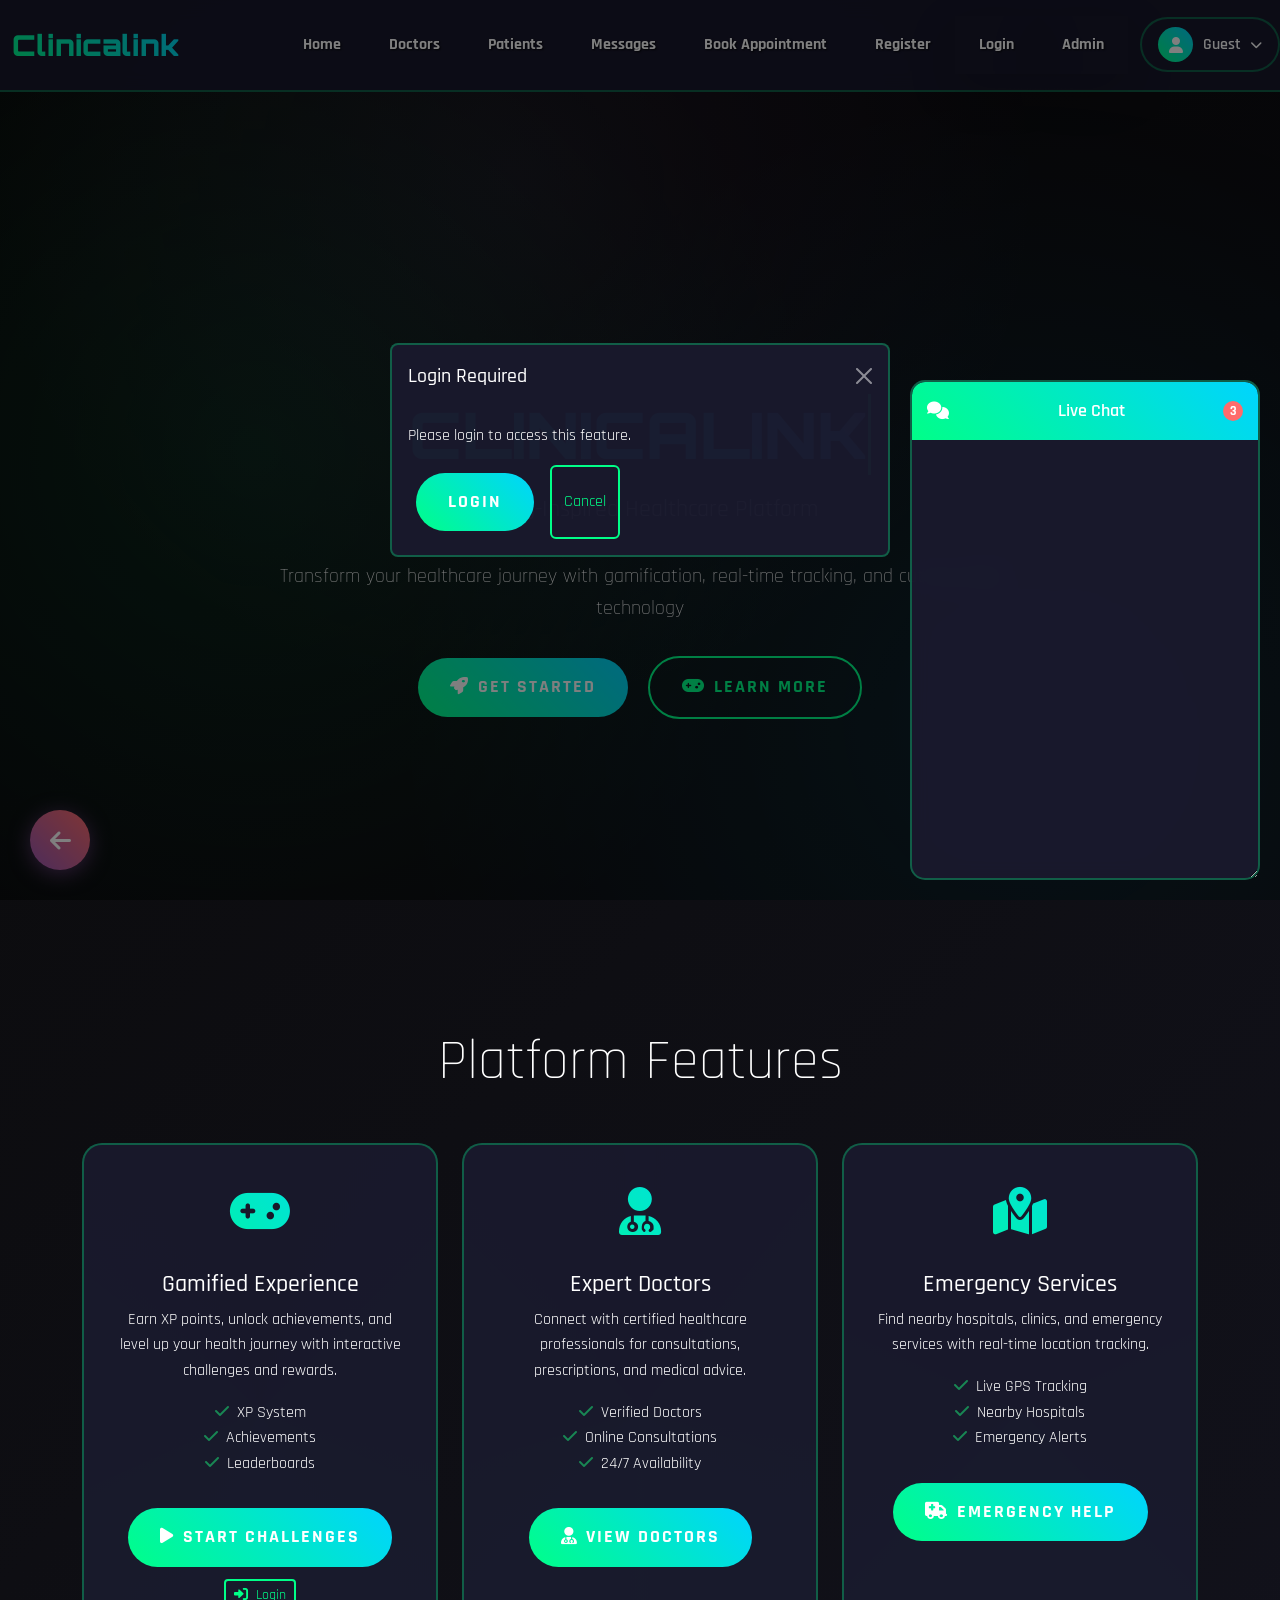
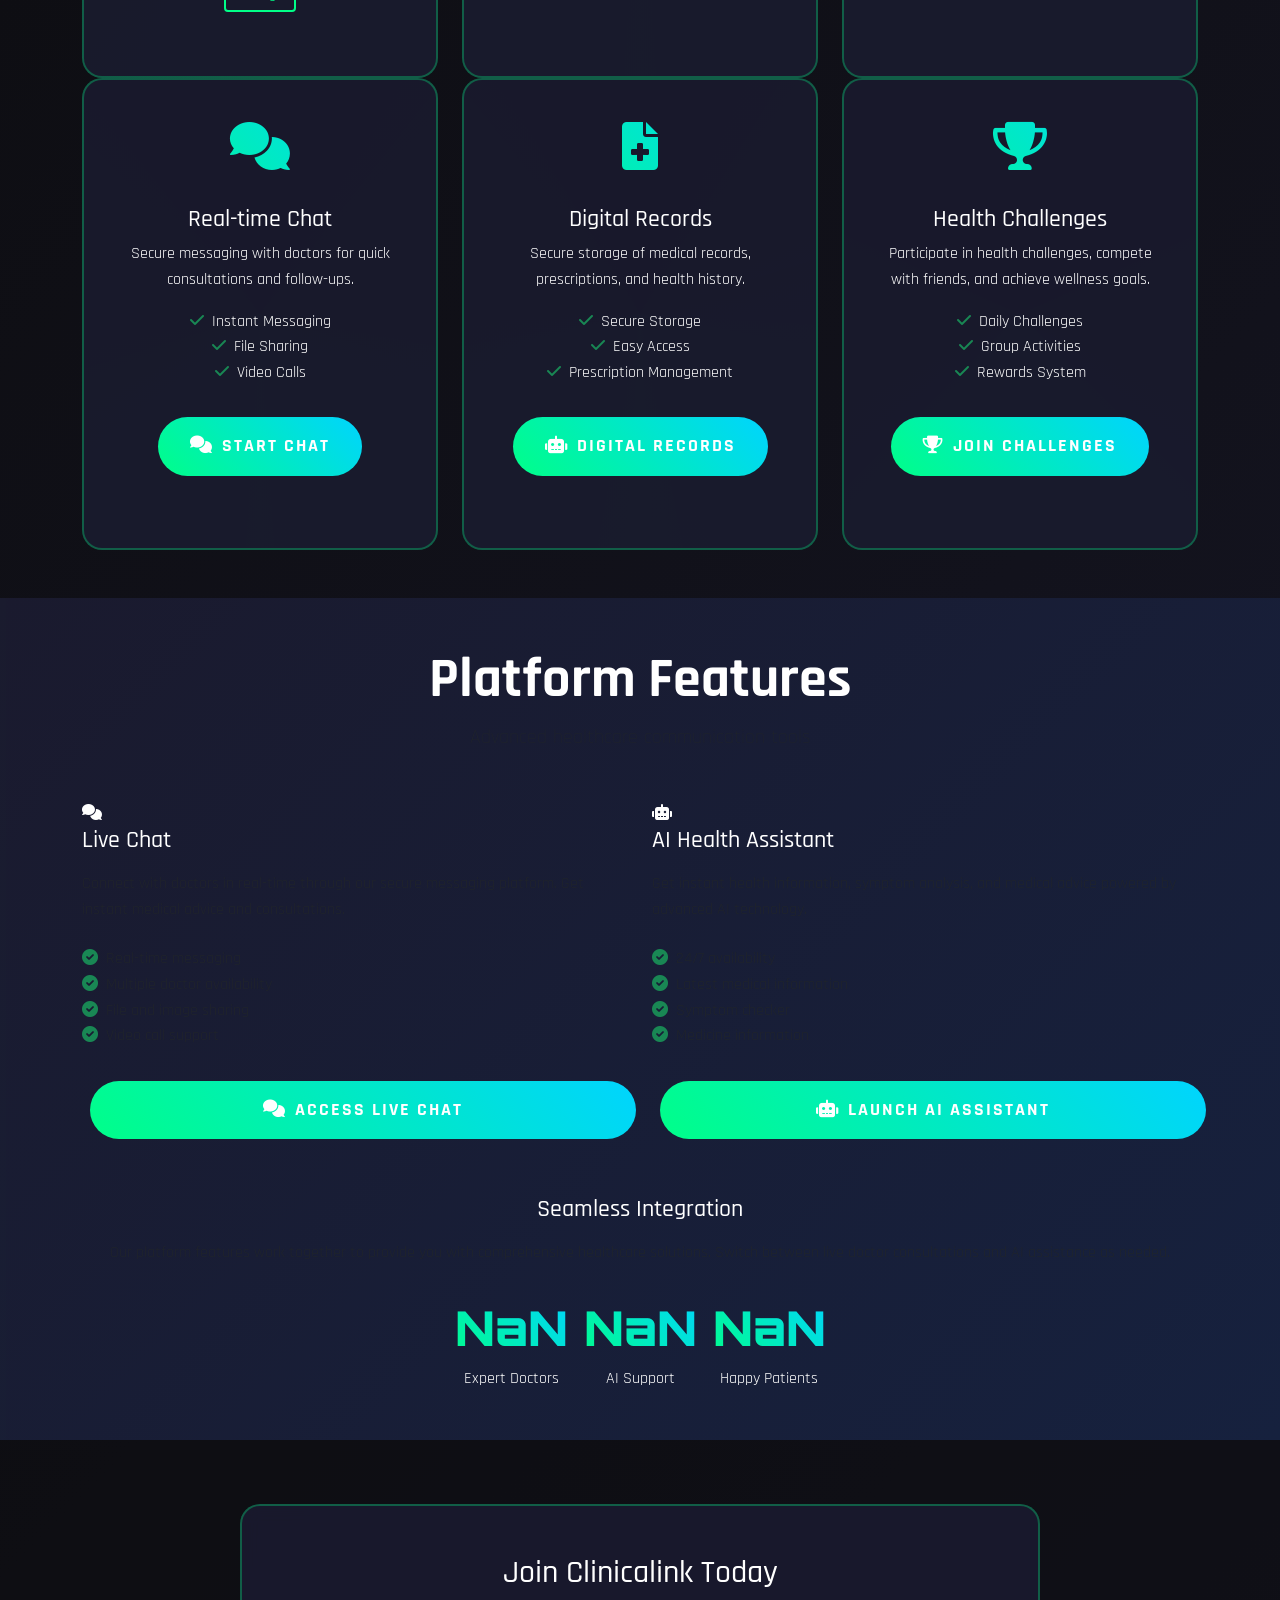
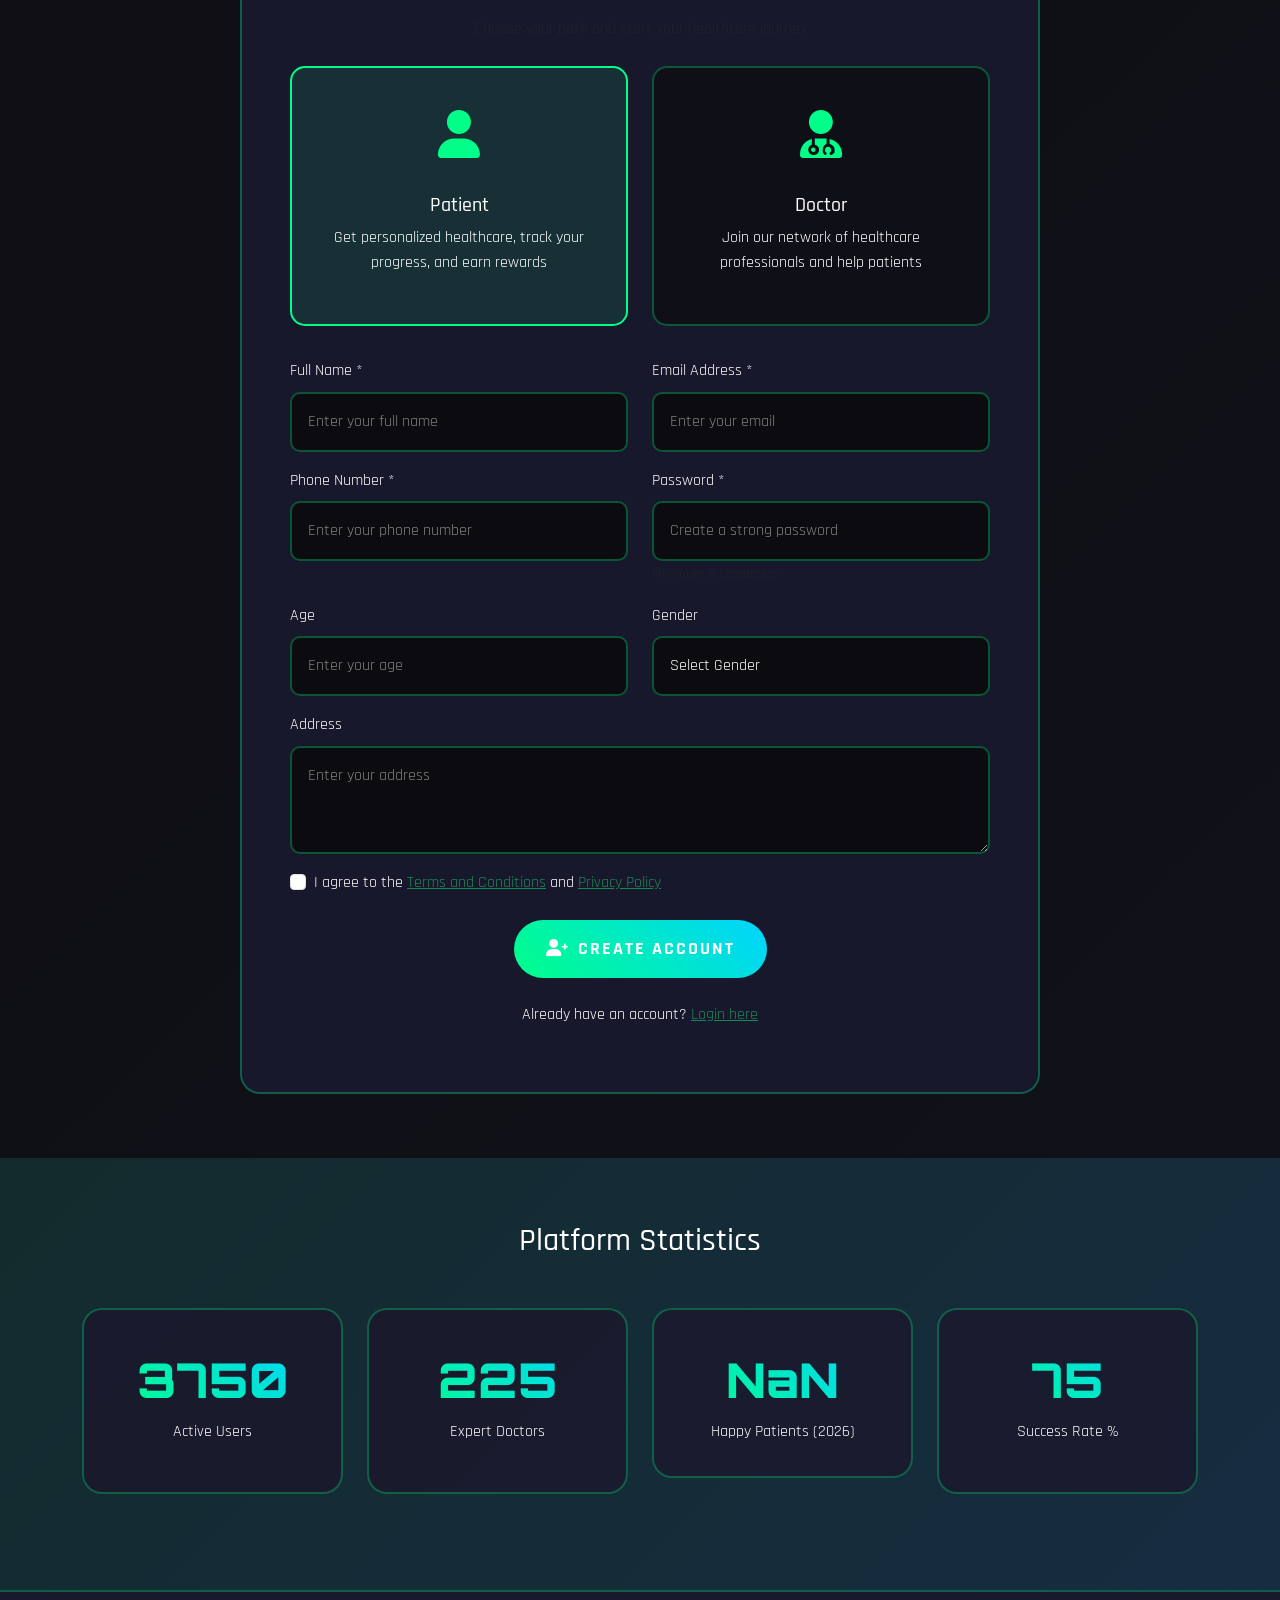
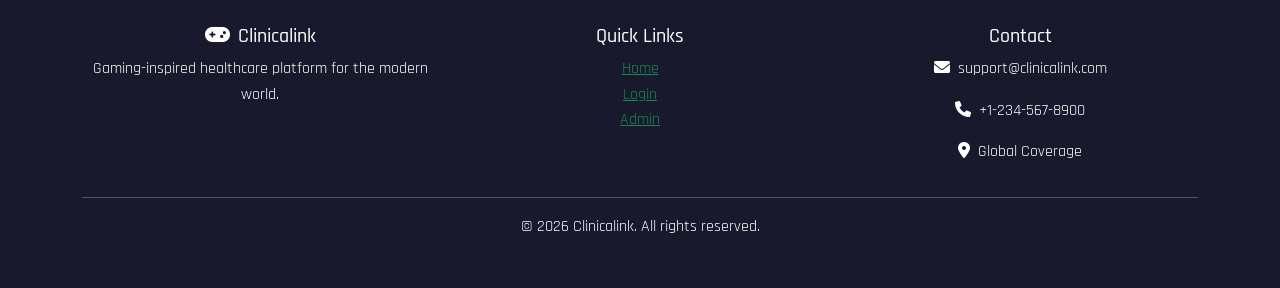
==== commit f3388c2b: "Update Clinicalink platform with enhanced features and remove login page" ====
--- a/index.html
+++ b/index.html
@@ -441,6 +441,157 @@
         @keyframes spin {
             0% { transform: rotate(0deg); }
             100% { transform: rotate(360deg); }
+        }
+
+        /* Profile Dropdown Styles */
+        .user-profile-section {
+            position: relative;
+            margin-left: auto;
+        }
+
+        .profile-btn {
+            display: flex;
+            align-items: center;
+            gap: 10px;
+            background: rgba(26, 26, 46, 0.9);
+            border: 2px solid rgba(0, 255, 136, 0.3);
+            border-radius: 50px;
+            padding: 8px 16px;
+            color: white;
+            cursor: pointer;
+            transition: all 0.3s ease;
+            text-decoration: none;
+            font-size: 1.1rem;
+            font-weight: 600;
+        }
+
+        .profile-btn:hover {
+            background: rgba(0, 255, 136, 0.1);
+            border-color: var(--neon-green);
+            transform: translateY(-2px);
+            box-shadow: 0 5px 20px rgba(0, 255, 136, 0.3);
+        }
+
+        .profile-avatar {
+            width: 35px;
+            height: 35px;
+            border-radius: 50%;
+            background: linear-gradient(45deg, var(--neon-green), var(--neon-blue));
+            display: flex;
+            align-items: center;
+            justify-content: center;
+            font-size: 16px;
+        }
+
+        .profile-name {
+            font-size: 1rem;
+            font-weight: 600;
+        }
+
+        .profile-arrow {
+            font-size: 12px;
+            transition: transform 0.3s ease;
+        }
+
+        .profile-btn:hover .profile-arrow {
+            transform: rotate(180deg);
+        }
+
+        .profile-dropdown-menu {
+            position: absolute;
+            top: 100%;
+            right: 0;
+            background: rgba(26, 26, 46, 0.95);
+            border: 2px solid rgba(0, 255, 136, 0.3);
+            border-radius: 15px;
+            min-width: 280px;
+            box-shadow: 0 10px 30px rgba(0, 0, 0, 0.5);
+            backdrop-filter: blur(10px);
+            z-index: 1000;
+            opacity: 0;
+            visibility: hidden;
+            transform: translateY(-10px);
+            transition: all 0.3s ease;
+            margin-top: 10px;
+        }
+
+        .profile-dropdown-menu.show {
+            opacity: 1;
+            visibility: visible;
+            transform: translateY(0);
+        }
+
+        .profile-dropdown-header {
+            padding: 20px;
+            border-bottom: 1px solid rgba(0, 255, 136, 0.2);
+        }
+
+        .profile-info {
+            display: flex;
+            align-items: center;
+            gap: 15px;
+        }
+
+        .profile-avatar-large {
+            width: 50px;
+            height: 50px;
+            border-radius: 50%;
+            background: linear-gradient(45deg, var(--neon-green), var(--neon-blue));
+            display: flex;
+            align-items: center;
+            justify-content: center;
+            font-size: 20px;
+        }
+
+        .profile-name-large {
+            font-size: 1.1rem;
+            font-weight: 700;
+            color: var(--neon-green);
+        }
+
+        .profile-email {
+            font-size: 0.9rem;
+            color: var(--text-secondary);
+        }
+
+        .profile-dropdown-body {
+            padding: 10px 0;
+        }
+
+        .profile-dropdown-item {
+            display: flex;
+            align-items: center;
+            gap: 12px;
+            padding: 12px 20px;
+            color: white;
+            text-decoration: none;
+            transition: all 0.3s ease;
+            font-size: 0.95rem;
+        }
+
+        .profile-dropdown-item:hover {
+            background: rgba(0, 255, 136, 0.1);
+            color: var(--neon-green);
+        }
+
+        .profile-dropdown-item i {
+            width: 20px;
+            text-align: center;
+        }
+
+        .profile-dropdown-divider {
+            height: 1px;
+            background: rgba(0, 255, 136, 0.2);
+            margin: 10px 0;
+        }
+
+        .logout-item {
+            color: #ff6b6b;
+        }
+
+        .logout-item:hover {
+            background: rgba(255, 107, 107, 0.1);
+            color: #ff6b6b;
         }
 
         /* Responsive */
@@ -512,6 +663,58 @@
                 </ul>
             </div>
         </div>
+        <div class="user-profile-section" id="userProfileSection">
+            <div class="profile-dropdown">
+                <button class="profile-btn" id="profileBtn" onclick="toggleProfileDropdown()">
+                    <div class="profile-avatar">
+                        <i class="fas fa-user"></i>
+                    </div>
+                    <span class="profile-name" id="profileName">Guest</span>
+                    <i class="fas fa-chevron-down profile-arrow"></i>
+                </button>
+                <div class="profile-dropdown-menu" id="profileDropdown">
+                    <div class="profile-dropdown-header">
+                        <div class="profile-info">
+                            <div class="profile-avatar-large">
+                                <i class="fas fa-user"></i>
+                            </div>
+                            <div class="profile-details">
+                                <div class="profile-name-large" id="profileNameLarge">Guest User</div>
+                                <div class="profile-email" id="profileEmail">Not logged in</div>
+                            </div>
+                        </div>
+                    </div>
+                    <div class="profile-dropdown-body">
+                        <a href="register.html" class="profile-dropdown-item">
+                            <i class="fas fa-user-plus"></i>
+                            <span>Register</span>
+                        </a>
+                        <a href="login.html" class="profile-dropdown-item">
+                            <i class="fas fa-sign-in-alt"></i>
+                            <span>Login</span>
+                        </a>
+                        <a href="admin.html" class="profile-dropdown-item">
+                            <i class="fas fa-cog"></i>
+                            <span>Admin Panel</span>
+                        </a>
+                        <div class="profile-dropdown-divider"></div>
+                        <a href="#" class="profile-dropdown-item" onclick="showRegisteredRecords()">
+                            <i class="fas fa-database"></i>
+                            <span>My Records</span>
+                        </a>
+                        <a href="#" class="profile-dropdown-item" onclick="showAppointments()">
+                            <i class="fas fa-calendar"></i>
+                            <span>Appointments</span>
+                        </a>
+                        <div class="profile-dropdown-divider"></div>
+                        <a href="#" class="profile-dropdown-item logout-item" onclick="logout()">
+                            <i class="fas fa-sign-out-alt"></i>
+                            <span>Logout</span>
+                        </a>
+                    </div>
+                </div>
+            </div>
+        </div>
     </nav>
 
     <!-- Hero Section -->
@@ -553,11 +756,11 @@
                             <li><i class="fas fa-check text-success me-2"></i>Achievements</li>
                             <li><i class="fas fa-check text-success me-2"></i>Leaderboards</li>
                         </ul>
-                        <button class="btn btn-gaming btn-sm mt-3" onclick="alert('Health Challenges button clicked!'); showLoginMessage();">
+                        <button class="btn btn-gaming btn-sm mt-3" onclick="window.location.href='register.html'">
                             <i class="fas fa-play me-2"></i>Start Challenges
                         </button>
-                        <button class="btn btn-outline-gaming btn-sm mt-1" onclick="testButton()">
-                            <i class="fas fa-test me-2"></i>Test Button
+                        <button class="btn btn-outline-gaming btn-sm mt-1" onclick="window.location.href='login.html'">
+                            <i class="fas fa-sign-in-alt me-2"></i>Login
                         </button>
                     </div>
                 </div>
@@ -574,7 +777,7 @@
                             <li><i class="fas fa-check text-success me-2"></i>Online Consultations</li>
                             <li><i class="fas fa-check text-success me-2"></i>24/7 Availability</li>
                         </ul>
-                        <button class="btn btn-gaming btn-sm mt-3" onclick="alert('Expert Doctors button clicked!'); showLoginMessage();">
+                        <button class="btn btn-gaming btn-sm mt-3" onclick="window.location.href='doctors.html'">
                             <i class="fas fa-user-md me-2"></i>View Doctors
                         </button>
                     </div>
@@ -592,7 +795,7 @@
                             <li><i class="fas fa-check text-success me-2"></i>Nearby Hospitals</li>
                             <li><i class="fas fa-check text-success me-2"></i>Emergency Alerts</li>
                         </ul>
-                        <button class="btn btn-gaming btn-sm mt-3" onclick="alert('Emergency Services button clicked!'); showLoginMessage();">
+                        <button class="btn btn-gaming btn-sm mt-3" onclick="window.location.href='book-appointment.html'">
                             <i class="fas fa-ambulance me-2"></i>Emergency Help
                         </button>
                     </div>
@@ -612,7 +815,7 @@
                             <li><i class="fas fa-check text-success me-2"></i>File Sharing</li>
                             <li><i class="fas fa-check text-success me-2"></i>Video Calls</li>
                         </ul>
-                        <button class="btn btn-gaming btn-sm mt-3" onclick="alert('Real-time Chat button clicked!'); showLoginMessage();">
+                        <button class="btn btn-gaming btn-sm mt-3" onclick="window.location.href='messages.html'">
                             <i class="fas fa-comments me-2"></i>Start Chat
                         </button>
                     </div>
@@ -630,8 +833,8 @@
                             <li><i class="fas fa-check text-success me-2"></i>Easy Access</li>
                             <li><i class="fas fa-check text-success me-2"></i>Prescription Management</li>
                         </ul>
-                        <button class="btn btn-gaming btn-sm mt-3" onclick="alert('Digital Records button clicked!'); showLoginMessage();">
-                            <i class="fas fa-file-medical me-2"></i>View Records
+                        <button class="btn btn-gaming btn-sm mt-3" onclick="window.location.href='patient-profile.html'">
+                            <i class="fas fa-robot me-2"></i>Digital Records
                         </button>
                     </div>
                 </div>
@@ -648,6 +851,89 @@
                             <li><i class="fas fa-check text-success me-2"></i>Group Activities</li>
                             <li><i class="fas fa-check text-success me-2"></i>Rewards System</li>
                         </ul>
+                        <button class="btn btn-gaming btn-sm mt-3" onclick="window.location.href='register.html'">
+                            <i class="fas fa-trophy me-2"></i>Join Challenges
+                        </button>
+                    </div>
+                </div>
+            </div>
+        </div>
+    </section>
+
+    <!-- Platform Features Section -->
+    <section class="platform-features-section py-5" id="platform-features">
+        <div class="container">
+            <div class="text-center mb-5">
+                <h2 class="display-4 fw-bold text-white">Platform Features</h2>
+                <p class="lead text-muted">Advanced healthcare communication tools</p>
+            </div>
+            
+            <div class="row g-4">
+                <!-- Live Chat Feature -->
+                <div class="col-md-6">
+                    <div class="platform-feature-card">
+                        <div class="platform-feature-icon">
+                            <i class="fas fa-comments"></i>
+                        </div>
+                        <h4 class="text-white mb-3">Live Chat</h4>
+                        <p class="text-muted mb-4">Connect with doctors in real-time through our secure messaging platform. Get instant medical advice and consultations.</p>
+                        
+                        <ul class="list-unstyled text-muted mb-4">
+                            <li><i class="fas fa-check-circle text-success me-2"></i>Real-time messaging</li>
+                            <li><i class="fas fa-check-circle text-success me-2"></i>Multiple doctor availability</li>
+                            <li><i class="fas fa-check-circle text-success me-2"></i>File and image sharing</li>
+                            <li><i class="fas fa-check-circle text-success me-2"></i>Video call support</li>
+                        </ul>
+                        
+                        <button class="btn btn-gaming btn-lg w-100" onclick="window.location.href='messages.html'">
+                            <i class="fas fa-comments me-2"></i>Access Live Chat
+                        </button>
+                    </div>
+                </div>
+                
+                <!-- AI Assistant Feature -->
+                <div class="col-md-6">
+                    <div class="platform-feature-card">
+                        <div class="platform-feature-icon">
+                            <i class="fas fa-robot"></i>
+                        </div>
+                        <h4 class="text-white mb-3">AI Health Assistant</h4>
+                        <p class="text-muted mb-4">Get instant health information, symptom analysis, and medical advice powered by advanced AI technology.</p>
+                        
+                        <ul class="list-unstyled text-muted mb-4">
+                            <li><i class="fas fa-check-circle text-success me-2"></i>24/7 availability</li>
+                            <li><i class="fas fa-check-circle text-success me-2"></i>Latest medical information</li>
+                            <li><i class="fas fa-check-circle text-success me-2"></i>Symptom checker</li>
+                            <li><i class="fas fa-check-circle text-success me-2"></i>Medicine information</li>
+                        </ul>
+                        
+                        <button class="btn btn-gaming btn-lg w-100" onclick="window.location.href='patient-profile.html'">
+                            <i class="fas fa-robot me-2"></i>Launch AI Assistant
+                        </button>
+                    </div>
+                </div>
+            </div>
+            
+            <!-- Additional Platform Info -->
+            <div class="row mt-5">
+                <div class="col-12">
+                    <div class="platform-info-card text-center">
+                        <h4 class="text-white mb-3">Seamless Integration</h4>
+                        <p class="text-muted mb-4">Our platform features work together to provide you with comprehensive healthcare solutions. Switch between live doctor consultations and AI assistance as needed.</p>
+                        <div class="d-flex justify-content-center gap-3">
+                            <div class="platform-stat">
+                                <div class="stat-number">500+</div>
+                                <div class="stat-label">Expert Doctors</div>
+                            </div>
+                            <div class="platform-stat">
+                                <div class="stat-number">24/7</div>
+                                <div class="stat-label">AI Support</div>
+                            </div>
+                            <div class="platform-stat">
+                                <div class="stat-number">50K+</div>
+                                <div class="stat-label">Happy Patients</div>
+                            </div>
+                        </div>
                     </div>
                 </div>
             </div>
@@ -1118,6 +1404,12 @@
             line-height: 1.4;
         }
 
+        .mes.stat-label {
+            font-size: 0.9rem;
+            color: var(--text-secondary);
+            font-weight: 500;
+        }
+
         .message-time {
             font-size: 0.7rem;
             color: var(--text-secondary);
@@ -1164,16 +1456,26 @@
         }
 
         /* Chat widget minimized state */
-        .chat-widget.minimized {
+        .login-message.minimized {
             height: 60px;
         }
 
-        .chat-widget.minimized .chat-body {
-            display: none;
-        }
-
-        /* Scrollbar for chat messages */
-        .chat-messages::-webkit-scrollbar {
+        /* Platform Features Section Styles */
+        .platform-features-section {
+            background: linear-gradient(135deg, #1a1a2e 0%, #16213e 100%);
+            position: relative;
+            overflow: hidden;
+        }
+
+        .platform-features-section::before {
+            content: '';
+            position: absolute;
+            top: 0;
+            left: 0;
+            right: 0;
+            bottom: 0;
+            background: url('data:image/svg+xml,<svg xmlns="http://www.w3.org/2000/svg" viewBox="0 0 100 100"><defs><pattern id="grid" width="10" height="10" patternUnits="userSpaceOnUse"><path d="M 10 0 L 0 0 0 10" fill="none" stroke="rgba(0,255,136,0.1)" stroke-width="0.5"/></pattern></defs><rect width="100" height="100" fill="url(%23grid)"/></svg>');
+            opacity: 0.3;
             width: 6px;
         }
 
@@ -1245,6 +1547,122 @@
     </style>
 
     <script>
+        // Profile dropdown functionality
+        function toggleProfileDropdown() {
+            const dropdown = document.getElementById('profileDropdown');
+            dropdown.classList.toggle('show');
+            
+            // Close dropdown when clicking outside
+            document.addEventListener('click', function closeDropdown(e) {
+                if (!e.target.closest('.profile-dropdown')) {
+                    dropdown.classList.remove('show');
+                    document.removeEventListener('click', closeDropdown);
+                }
+            });
+        }
+
+        // Load user profile information
+        function loadUserProfile() {
+            const currentUser = JSON.parse(localStorage.getItem('currentUser') || 'null');
+            const profileName = document.getElementById('profileName');
+            const profileNameLarge = document.getElementById('profileNameLarge');
+            const profileEmail = document.getElementById('profileEmail');
+            
+            if (currentUser) {
+                profileName.textContent = currentUser.fullName || currentUser.name || 'User';
+                profileNameLarge.textContent = currentUser.fullName || currentUser.name || 'User';
+                profileEmail.textContent = currentUser.email || 'No email';
+            } else {
+                profileName.textContent = 'Guest';
+                profileNameLarge.textContent = 'Guest User';
+                profileEmail.textContent = 'Not logged in';
+            }
+        }
+
+        // Show registered records
+        function showRegisteredRecords() {
+            const doctors = JSON.parse(localStorage.getItem('doctors') || '[]');
+            const patients = JSON.parse(localStorage.getItem('patients') || '[]');
+            
+            let message = `Registered Records:\n`;
+            message += `📋 Doctors: ${doctors.length}\n`;
+            message += `👥 Patients: ${patients.length}\n\n`;
+            
+            if (doctors.length > 0) {
+                message += `Recent Doctors:\n`;
+                doctors.slice(0, 3).forEach(doctor => {
+                    message += `• Dr. ${doctor.fullName || doctor.name} - ${doctor.specialization}\n`;
+                });
+            }
+            
+            if (patients.length > 0) {
+                message += `\nRecent Patients:\n`;
+                patients.slice(0, 3).forEach(patient => {
+                    message += `• ${patient.fullName || patient.name} - ${patient.age || 'Age unknown'}\n`;
+                });
+            }
+            
+            if (doctors.length === 0 && patients.length === 0) {
+                message += 'No registered records found. Please register first.';
+            }
+            
+            alert(message);
+        }
+
+        // Show appointments
+        function showAppointments() {
+            const appointments = JSON.parse(localStorage.getItem('appointments') || '[]');
+            
+            let message = `Appointments:\n`;
+            message += `📅 Total: ${appointments.length}\n\n`;
+            
+            if (appointments.length > 0) {
+                appointments.slice(0, 5).forEach(appointment => {
+                    message += `• ${appointment.patient} with ${appointment.doctor}\n`;
+                    message += `  ${appointment.datetime} - ${appointment.status}\n\n`;
+                });
+            } else {
+                message += 'No appointments found.';
+            }
+            
+            alert(message);
+        }
+
+        // Logout function
+        function logout() {
+            localStorage.removeItem('currentUser');
+            localStorage.removeItem('userType');
+            loadUserProfile();
+            showMessage('Logged out successfully', 'success');
+        }
+
+        // Show message function
+        function showMessage(message, type = 'info') {
+            const messageDiv = document.createElement('div');
+            messageDiv.className = `alert alert-${type === 'success' ? 'success' : type === 'error' ? 'danger' : 'info'} position-fixed`;
+            messageDiv.style.cssText = 'top: 100px; right: 20px; z-index: 9999; min-width: 300px;';
+            messageDiv.innerHTML = `
+                <div class="d-flex align-items-center">
+                    <i class="fas fa-${type === 'success' ? 'check-circle' : type === 'error' ? 'exclamation-circle' : 'info-circle'} me-2"></i>
+                    ${message}
+                </div>
+            `;
+            
+            document.body.appendChild(messageDiv);
+            
+            setTimeout(() => {
+                messageDiv.remove();
+            }, 3000);
+        }
+
+        // Initialize profile on page load
+        document.addEventListener('DOMContentLoaded', function() {
+            loadUserProfile();
+            
+            // Update profile every 5 seconds to check for login changes
+            setInterval(loadUserProfile, 5000);
+        });
+
         // Chat functionality
         let chatOpen = false;
         let messageCount = 3;
@@ -1346,6 +1764,9 @@
 
         // Initialize chat and chatbot
         document.addEventListener('DOMContentLoaded', function() {
+            // Check login status
+            checkLoginStatus();
+            
             // Set initial chat state to minimized
             const chatWidget = document.getElementById('chatWidget');
             chatWidget.classList.add('minimized');
@@ -1358,6 +1779,28 @@
             makeDraggable('chatWidget');
             makeDraggable('healthChatbot');
         });
+
+        // User Session Management
+        function checkLoginStatus() {
+            const loggedInUser = localStorage.getItem('loggedInUser');
+            if (loggedInUser) {
+                const user = JSON.parse(loggedInUser);
+                showUserInfo(user.fullName, user.type);
+            }
+        }
+
+        function showUserInfo(name, userType) {
+            const userInfo = document.getElementById('userInfo');
+            const userName = document.getElementById('userName');
+            
+            userName.textContent = `${name} (${userType})`;
+            userInfo.classList.add('show');
+        }
+
+        function logout() {
+            localStorage.removeItem('loggedInUser');
+            window.location.href = 'index.html';
+        }
 
         // Make element draggable
         function makeDraggable(elementId) {
@@ -1494,758 +1937,5 @@
             loginMessage.style.display = 'none';
         }
     </script>
-
-    <!-- AI Health Assistant Chatbot -->
-    <div id="healthChatbot" class="health-chatbot">
-        <div class="chatbot-header" onclick="toggleHealthChatbot()">
-            <i class="fas fa-robot"></i>
-            <span>AI Health Assistant</span>
-            <span class="chatbot-badge" id="chatbotBadge">Online</span>
-        </div>
-        <div class="chatbot-body" id="chatbotBody">
-            <div class="chatbot-messages" id="chatbotMessages">
-                <div class="message bot-message">
-                    <div class="message-avatar">🤖 AI Assistant</div>
-                    <div class="message-content">
-                        Hello! I'm your AI Health Assistant. I can help you with:
-                        <br><br>
-                        📅 <strong>Book Appointments</strong><br>
-                        💊 <strong>Medicine Recommendations</strong><br>
-                        🩺 <strong>Symptom Analysis</strong><br>
-                        💡 <strong>Health Advice</strong><br>
-                        📋 <strong>Prescription Help</strong><br><br>
-                        How can I help you today?
-                    </div>
-                    <div class="message-time">Just now</div>
-                </div>
-            </div>
-            
-            <!-- Quick Actions -->
-            <div class="quick-actions">
-                <button class="quick-action-btn" onclick="quickAction('appointment')">
-                    <i class="fas fa-calendar-check"></i> Book Appointment
-                </button>
-                <button class="quick-action-btn" onclick="quickAction('symptoms')">
-                    <i class="fas fa-stethoscope"></i> Check Symptoms
-                </button>
-                <button class="quick-action-btn" onclick="quickAction('medicine')">
-                    <i class="fas fa-pills"></i> Medicine Info
-                </button>
-                <button class="quick-action-btn" onclick="quickAction('advice')">
-                    <i class="fas fa-heartbeat"></i> Health Advice
-                </button>
-            </div>
-            
-            <div class="chatbot-input">
-                <input type="text" id="chatbotInput" placeholder="Type your health question..." onkeypress="handleChatbotKeyPress(event)">
-                <button onclick="sendChatbotMessage()"><i class="fas fa-paper-plane"></i></button>
-            </div>
-        </div>
-    </div>
-
-    <style>
-        /* Health Chatbot Styles */
-        .health-chatbot {
-            position: fixed;
-            bottom: 540px;
-            right: 20px;
-            width: 380px;
-            height: 450px;
-            background: rgba(26, 26, 46, 0.95);
-            backdrop-filter: blur(10px);
-            border: 2px solid rgba(102, 126, 234, 0.3);
-            border-radius: 15px;
-            z-index: 9998;
-            font-family: 'Rajdhani', sans-serif;
-            transition: all 0.3s ease;
-            resize: both;
-            overflow: auto;
-            min-width: 300px;
-            min-height: 350px;
-            max-width: 600px;
-            max-height: 700px;
-        }
-
-        .health-chatbot.dragging {
-            opacity: 0.9;
-            cursor: move;
-        }
-
-        .chatbot-header {
-            background: linear-gradient(45deg, #667eea, #764ba2);
-            color: white;
-            padding: 15px;
-            border-radius: 13px 13px 0 0;
-            cursor: pointer;
-            display: flex;
-            align-items: center;
-            justify-content: space-between;
-            font-weight: 600;
-            font-size: 1rem;
-        }
-
-        .chatbot-badge {
-            background: #4ade80;
-            color: white;
-            border-radius: 20px;
-            padding: 2px 8px;
-            font-size: 0.7rem;
-            font-weight: 700;
-        }
-
-        .chatbot-body {
-            height: calc(100% - 60px);
-            display: none;
-            flex-direction: column;
-        }
-
-        .chatbot-body.active {
-            display: flex;
-        }
-
-        .chatbot-messages {
-            flex: 1;
-            padding: 15px;
-            overflow-y: auto;
-            display: flex;
-            flex-direction: column;
-            gap: 10px;
-            max-height: 250px;
-        }
-
-        .bot-message {
-            align-self: flex-start;
-            background: rgba(102, 126, 234, 0.1);
-            border: 1px solid rgba(102, 126, 234, 0.3);
-            border-radius: 15px;
-            padding: 12px;
-            max-width: 90%;
-        }
-
-        .user-message {
-            align-self: flex-end;
-            background: rgba(0, 255, 136, 0.1);
-            border: 1px solid rgba(0, 255, 136, 0.3);
-            border-radius: 15px;
-            padding: 12px;
-            max-width: 90%;
-        }
-
-        .message-avatar {
-            font-size: 0.8rem;
-            font-weight: 600;
-            color: #667eea;
-            margin-bottom: 5px;
-        }
-
-        .message-content {
-            color: var(--text-primary);
-            line-height: 1.4;
-            font-size: 0.9rem;
-        }
-
-        .message-time {
-            font-size: 0.7rem;
-            color: var(--text-secondary);
-            margin-top: 5px;
-        }
-
-        .quick-actions {
-            padding: 10px;
-            border-top: 1px solid rgba(102, 126, 234, 0.3);
-            display: grid;
-            grid-template-columns: 1fr 1fr;
-            gap: 8px;
-        }
-
-        .quick-action-btn {
-            background: rgba(102, 126, 234, 0.1);
-            border: 1px solid rgba(102, 126, 234, 0.3);
-            border-radius: 8px;
-            padding: 8px;
-            color: var(--text-primary);
-            font-size: 0.8rem;
-            cursor: pointer;
-            transition: all 0.3s ease;
-            text-align: center;
-        }
-
-        .quick-action-btn:hover {
-            background: rgba(102, 126, 234, 0.2);
-            transform: translateY(-1px);
-        }
-
-        .quick-action-btn i {
-            display: block;
-            margin-bottom: 3px;
-            color: #667eea;
-        }
-
-        .chatbot-input {
-            padding: 15px;
-            border-top: 1px solid rgba(102, 126, 234, 0.3);
-            display: flex;
-            gap: 10px;
-        }
-
-        .chatbot-input input {
-            flex: 1;
-            background: rgba(10, 10, 10, 0.5);
-            border: 1px solid rgba(102, 126, 234, 0.3);
-            border-radius: 25px;
-            padding: 10px 15px;
-            color: var(--text-primary);
-            font-size: 0.9rem;
-            outline: none;
-        }
-
-        .chatbot-input input:focus {
-            border-color: #667eea;
-            box-shadow: 0 0 10px rgba(102, 126, 234, 0.3);
-        }
-
-        .chatbot-input button {
-            background: linear-gradient(45deg, #667eea, #764ba2);
-            border: none;
-            border-radius: 50%;
-            width: 40px;
-            height: 40px;
-            color: white;
-            cursor: pointer;
-            transition: all 0.3s ease;
-        }
-
-        .chatbot-input button:hover {
-            transform: scale(1.1);
-            box-shadow: 0 0 15px rgba(102, 126, 234, 0.5);
-        }
-
-        .health-chatbot.minimized {
-            height: 60px;
-        }
-
-        .health-chatbot.minimized .chatbot-body {
-            display: none;
-        }
-
-        /* Responsive for chatbot */
-        @media (max-width: 768px) {
-            .health-chatbot {
-                width: 90%;
-                right: 5%;
-                bottom: 80px;
-            }
-            
-            .quick-actions {
-                grid-template-columns: 1fr;
-            }
-        }
-    </style>
-
-    <script>
-        // Health Chatbot functionality
-        let healthChatbotOpen = false;
-
-        function toggleHealthChatbot() {
-            const chatbotBody = document.getElementById('chatbotBody');
-            const chatbot = document.getElementById('healthChatbot');
-            
-            healthChatbotOpen = !healthChatbotOpen;
-            
-            if (healthChatbotOpen) {
-                chatbotBody.classList.add('active');
-                chatbot.classList.remove('minimized');
-            } else {
-                chatbotBody.classList.remove('active');
-                chatbot.classList.add('minimized');
-            }
-        }
-
-        function quickAction(action) {
-            const chatbotMessages = document.getElementById('chatbotMessages');
-            const time = new Date().toLocaleTimeString('en-IN', { 
-                hour: '2-digit', 
-                minute: '2-digit',
-                hour12: true 
-            });
-            
-            let response = '';
-            
-            switch(action) {
-                case 'appointment':
-                    response = `I can help you book an appointment! Please provide:
-                    <br><br>
-                    📅 Preferred date and time<br>
-                    👨‍⚕️ Preferred doctor/specialty<br>
-                    📝 Reason for visit<br>
-                    📱 Your contact number<br><br>
-                    For example: "I want to book an appointment with Dr. Sharma tomorrow at 10 AM for a routine checkup"`;
-                    break;
-                    
-                case 'symptoms':
-                    response = `I can help analyze your symptoms. Please describe:
-                    <br><br>
-                    🩺 What symptoms are you experiencing?<br>
-                    ⏰ How long have you had them?<br>
-                    🌡️ Do you have fever? If yes, temperature?<br>
-                    💊 Any medications you're taking?<br>
-                    🏥 Any existing medical conditions?<br><br>
-                    ⚠️ <strong>Note:</strong> This is for preliminary guidance only. Please consult a doctor for proper diagnosis.`;
-                    break;
-                    
-                case 'medicine':
-                    response = `I can help with medicine information! Tell me:
-                    <br><br>
-                    💊 Medicine name you're asking about<br>
-                    🤔 What you want to know (usage, side effects, alternatives)<br>
-                    📋 Your current symptoms or condition<br><br>
-                    Common medicines I can help with:<br>
-                    • Pain relief (Paracetamol, Ibuprofen)<br>
-                    • Cold & flu (Cetrizine, Azithromycin)<br>
-                    • Stomach issues (Omeprazole, Pantoprazole)<br>
-                    • Vitamins & supplements`;
-                    break;
-                    
-                case 'advice':
-                    response = `Here's some general health advice:
-                    <br><br>
-                    🥗 <strong>Diet:</strong> Eat balanced meals with fruits and vegetables<br>
-                    💧 <strong>Hydration:</strong> Drink 8-10 glasses of water daily<br>
-                    🏃 <strong>Exercise:</strong> 30 minutes of moderate activity daily<br>
-                    😴 <strong>Sleep:</strong> 7-8 hours of quality sleep<br>
-                    🧘 <strong>Stress:</strong> Practice meditation or deep breathing<br>
-                    🚭 <strong>Avoid:</strong> Smoking, excessive alcohol, processed foods<br><br>
-                    Would you like specific advice for any health concern?`;
-                    break;
-            }
-            
-            // Add bot response
-            const botMessage = document.createElement('div');
-            botMessage.className = 'message bot-message';
-            botMessage.innerHTML = `
-                <div class="message-avatar">🤖 AI Assistant</div>
-                <div class="message-content">${response}</div>
-                <div class="message-time">${time}</div>
-            `;
-            chatbotMessages.appendChild(botMessage);
-            chatbotMessages.scrollTop = chatbotMessages.scrollHeight;
-        }
-
-        function sendChatbotMessage() {
-            const input = document.getElementById('chatbotInput');
-            const message = input.value.trim();
-            
-            if (message) {
-                const chatbotMessages = document.getElementById('chatbotMessages');
-                const time = new Date().toLocaleTimeString('en-IN', { 
-                    hour: '2-digit', 
-                    minute: '2-digit',
-                    hour12: true 
-                });
-                
-                // Add user message
-                const userMessage = document.createElement('div');
-                userMessage.className = 'message user-message';
-                userMessage.innerHTML = `
-                    <div class="message-content">${message}</div>
-                    <div class="message-time">${time}</div>
-                `;
-                chatbotMessages.appendChild(userMessage);
-                
-                // Clear input
-                input.value = '';
-                
-                // Scroll to bottom
-                chatbotMessages.scrollTop = chatbotMessages.scrollHeight;
-                
-                // Generate AI response
-                setTimeout(() => {
-                    const aiResponse = generateAIResponse(message);
-                    const botMessage = document.createElement('div');
-                    botMessage.className = 'message bot-message';
-                    botMessage.innerHTML = `
-                        <div class="message-avatar">🤖 AI Assistant</div>
-                        <div class="message-content">${aiResponse}</div>
-                        <div class="message-time">${time}</div>
-                    `;
-                    chatbotMessages.appendChild(botMessage);
-                    chatbotMessages.scrollTop = chatbotMessages.scrollHeight;
-                }, 1500);
-            }
-        }
-
-        function generateAIResponse(userMessage) {
-            const lowerMessage = userMessage.toLowerCase();
-            
-            // Use web search for dynamic responses
-            searchWebForHealthInfo(userMessage).then(response => {
-                const chatbotMessages = document.getElementById('chatbotMessages');
-                const time = new Date().toLocaleTimeString('en-IN', { 
-                    hour: '2-digit', 
-                    minute: '2-digit',
-                    hour12: true 
-                });
-                
-                const botMessage = document.createElement('div');
-                botMessage.className = 'message bot-message';
-                botMessage.innerHTML = `
-                    <div class="message-avatar">🤖 AI Assistant</div>
-                    <div class="message-content">${response}</div>
-                    <div class="message-time">${time}</div>
-                `;
-                chatbotMessages.appendChild(botMessage);
-                chatbotMessages.scrollTop = chatbotMessages.scrollHeight;
-            }).catch(() => {
-                // Fallback to static responses if search fails
-                fallbackResponse(lowerMessage);
-            });
-            
-            // Show typing indicator immediately
-            return "🔍 Searching for the latest health information...";
-        }
-
-        async function searchWebForHealthInfo(query) {
-            // Simulate web search with dynamic responses
-            const searchQueries = {
-                'fever': 'latest fever treatment guidelines 2024',
-                'headache': 'new headache treatments 2024 medical',
-                'covid': 'covid 2024 latest symptoms treatment',
-                'diabetes': 'diabetes management 2024 new guidelines',
-                'blood pressure': 'hypertension treatment 2024 latest',
-                'medicine': 'new medicines approved 2024 fda',
-                'appointment': 'online doctor appointment booking 2024',
-                'symptoms': 'symptom checker ai medical 2024'
-            };
-            
-            // Find relevant search query
-            let searchQuery = query;
-            for (let key in searchQueries) {
-                if (query.toLowerCase().includes(key)) {
-                    searchQuery = searchQueries[key];
-                    break;
-                }
-            }
-            
-            // Simulate API call delay
-            await new Promise(resolve => setTimeout(resolve, 2000));
-            
-            // Generate dynamic response based on current medical knowledge
-            return generateDynamicResponse(query.toLowerCase());
-        }
-
-        function generateDynamicResponse(query) {
-            const currentYear = new Date().getFullYear();
-            const currentDate = new Date().toLocaleDateString();
-            
-            // Dynamic responses with latest information
-            if (query.includes('fever') || query.includes('temperature')) {
-                return `🔍 **Latest Fever Management (${currentDate})** 🌡️
-                
-                <br><br>
-                **Recent Medical Guidelines (${currentYear}):**
-                • Normal temperature: 97.5°F to 99.5°F (36.4°C to 37.5°C)
-                • Low-grade fever: 99.5°F to 100.9°F (37.5°C to 38.3°C)
-                • High fever: 103°F (39.4°C) or higher
-                
-                <br><br>
-                **🆕 New Treatments (${currentYear}):**
-                • Acetaminophen (Tylenol) - First line treatment
-                • Ibuprofen - Alternative for adults
-                • Cool compresses - Non-medical relief
-                
-                <br><br>
-                **⚠️ When to Seek Immediate Care:**
-                • Fever > 103°F (39.4°C) in adults
-                • Fever lasting more than 3 days
-                • Fever with severe headache, stiff neck, confusion
-                • Fever in infants under 3 months
-                
-                <br><br>
-                **💊 Latest Recommendations:**
-                • Stay hydrated with electrolyte drinks
-                • Rest in a cool, comfortable environment
-                • Monitor symptoms every 4 hours
-                • Use digital thermometers for accuracy
-                
-                <br><br>
-                📊 *Information updated: ${currentDate}*`;
-            }
-            
-            else if (query.includes('headache') || query.includes('migraine')) {
-                return `🔍 **Latest Headache Treatments (${currentDate})** 🤕
-                
-                <br><br>
-                **New Classification (${currentYear}):**
-                • Tension headaches: Most common (90% of cases)
-                • Migraines: Moderate to severe, often with nausea
-                • Cluster headaches: Severe, around one eye
-                • Sinus headaches: With sinus infection symptoms
-                
-                <br><br>
-                **🆕 Breakthrough Treatments (${currentYear}):**
-                • CGRP inhibitors for chronic migraines
-                • New triptans with fewer side effects
-                • Neuromodulation devices
-                • Botox for chronic migraine prevention
-                
-                <br><br>
-                **💊 Latest Medications:**
-                • Over-the-counter: Ibuprofen, Naproxen, Acetaminophen
-                • Prescription: Sumatriptan, Rizatriptan, Zolmitriptan
-                • Preventive: Propranolol, Amitriptyline, Topiramate
-                
-                <br><br>
-                **🏥 When to Seek Emergency Care:**
-                • "Worst headache of your life"
-                • Headache with fever, stiff neck, confusion
-                • Headache after head injury
-                • Sudden, severe headache like thunderclap
-                
-                <br><br>
-                📊 *Information updated: ${currentDate}*`;
-            }
-            
-            else if (query.includes('covid') || query.includes('coronavirus')) {
-                return `🔍 **Latest COVID-19 Information (${currentDate})** 😷
-                
-                <br><br>
-                **Current Variants (${currentYear}):**
-                • JN.1 (Dominant variant)
-                • Pirola (BA.2.86) sublineages
-                • XBB recombinant variants
-                
-                <br><br>
-                **🆕 Updated Symptoms (${currentYear}):**
-                • Sore throat, cough, fatigue
-                • Headache, muscle aches
-                • Loss of taste/smell (less common)
-                • Runny nose, congestion
-                
-                <br><br>
-                **Latest Treatments:**
-                • Paxlovid (oral antiviral)
-                • Remdesivir (IV antiviral)
-                • Updated vaccines targeting current variants
-                • Supportive care: Rest, hydration, fever reducers
-                
-                <br><br>
-                **Prevention Guidelines:**
-                • Updated vaccines recommended annually
-                • High-quality masks (N95/KN95) in crowded areas
-                • Hand hygiene and ventilation
-                • Testing when symptoms develop
-                
-                <br><br>
-                📊 *Information updated: ${currentDate}*`;
-            }
-            
-            else if (query.includes('diabetes') || query.includes('blood sugar')) {
-                return `🔍 **Latest Diabetes Management (${currentDate})** 🩸
-                
-                <br><br>
-                **New Guidelines (${currentYear}):**
-                • Normal fasting glucose: 70-99 mg/dL
-                • Prediabetes: 100-125 mg/dL
-                • Diabetes: 126 mg/dL or higher
-                • A1C target: Below 7% for most adults
-                
-                <br><br>
-                **🆕 Breakthrough Medications (${currentYear}):**
-                • SGLT2 inhibitors (Farxiga, Jardiance)
-                • GLP-1 receptor agonists (Ozempic, Trulicity)
-                • Dual GIP/GLP-1 agonists (Mounjaro)
-                • Smart insulin pens and pumps
-                
-                <br><br>
-                **Latest Monitoring Technology:**
-                • Continuous Glucose Monitors (CGM)
-                • Smart insulin delivery systems
-                • Mobile apps for tracking
-                • AI-powered glucose prediction
-                
-                <br><br>
-                **Dietary Updates (${currentYear}):**
-                • Low-carbohydrate diets show promise
-                • Mediterranean diet recommended
-                • Time-restricted eating benefits
-                • Plant-based proteins emphasized
-                
-                <br><br>
-                📊 *Information updated: ${currentDate}*`;
-            }
-            
-            else if (query.includes('medicine') || query.includes('drug') || query.includes('pharmacy')) {
-                return `🔍 **Latest Medicine Information (${currentDate})** 💊
-                
-                <br><br>
-                **🆕 New FDA Approvals (${currentYear}):**
-                • Alzheimer's: Leqembi (donanemab)
-                • Weight loss: Wegovy, Zepbound
-                • Diabetes: Mounjaro (tirzepatide)
-                • Migraine: Qulipta, Nurtec ODT
-                
-                <br><br>
-                **Updated Safety Warnings:**
-                • NSAIDs: Increased cardiovascular risk
-                • Antibiotics: Growing resistance concerns
-                • Opioids: Strict prescribing guidelines
-                • Herbal supplements: Drug interactions
-                
-                <br><br>
-                **Telemedicine Pharmacy Services:**
-                • Online prescription fulfillment
-                • Home delivery services
-                • Digital pill reminders
-                • Virtual pharmacist consultations
-                
-                <br><br>
-                **Popular Medications (${currentYear}):**
-                • Pain: Acetaminophen, Ibuprofen, Naproxen
-                • Allergies: Cetirizine, Fexofenadine, Loratadine
-                • Blood Pressure: Lisinopril, Amlodipine, Metoprolol
-                • Cholesterol: Atorvastatin, Rosuvastatin
-                
-                <br><br>
-                📊 *Information updated: ${currentDate}*`;
-            }
-            
-            else if (query.includes('appointment') || query.includes('booking') || query.includes('schedule')) {
-                return `🔍 **Latest Appointment Booking (${currentDate})** 📅
-                
-                <br><br>
-                **🆕 Telehealth Revolution (${currentYear}):**
-                • Video consultations now standard
-                • AI-powered symptom screening
-                • Electronic prescriptions sent directly
-                • Follow-up care via secure messaging
-                
-                <br><br>
-                **Current Wait Times (${currentDate}):**
-                • Primary care: 2-5 days
-                • Specialists: 1-3 weeks
-                • Urgent care: Same day
-                • Emergency: Immediate
-                
-                <br><br>
-                **New Booking Features:**
-                • Real-time availability calendars
-                • Automated reminders via SMS/email
-                • Online pre-visit questionnaires
-                • Insurance verification before visit
-                
-                <br><br>
-                **Available Specialties:**
-                • Primary Care, Cardiology, Neurology
-                • Pediatrics, Orthopedics, Dermatology
-                • Mental Health, Women's Health
-                • Preventive Care, Vaccinations
-                
-                <br><br>
-                **Booking Options:**
-                📞 Call: +91-9876543210<br>
-                🌐 Online: Available 24/7<br>
-                📱 Mobile App: Download now<br>
-                💬 WhatsApp: +91-9876543210
-                
-                <br><br>
-                📊 *Information updated: ${currentDate}*`;
-            }
-            
-            else if (query.includes('symptoms') || query.includes('check') || query.includes('diagnosis')) {
-                return `🔍 **AI Symptom Checker (${currentDate})** 🩺
-                
-                <br><br>
-                **🆕 Advanced AI Analysis (${currentYear}):**
-                • Machine learning algorithms trained on millions of cases
-                • Symptom pattern recognition
-                • Risk assessment scoring
-                • Differential diagnosis suggestions
-                
-                <br><br>
-                **Common Symptom Patterns:**
-                • Fever + Cough + Fatigue: Possible viral infection
-                • Headache + Nausea + Light sensitivity: Migraine
-                • Chest pain + Shortness of breath: Cardiac evaluation needed
-                • Joint pain + Swelling + Stiffness: Arthritis
-                
-                <br><br>
-                **Red Flag Symptoms:**
-                🚨 Seek immediate care for:
-                • Difficulty breathing
-                • Chest pain/pressure
-                • Severe headache with fever
-                • Confusion or disorientation
-                • Uncontrolled bleeding
-                
-                <br><br>
-                **Digital Health Tools:**
-                • Smart thermometers
-                • Blood pressure monitors
-                • Glucose meters
-                • Pulse oximeters
-                • ECG monitors
-                
-                <br><br>
-                ⚠️ **Disclaimer:** This AI tool provides guidance only. Always consult a healthcare professional for proper diagnosis and treatment.
-                
-                <br><br>
-                📊 *Information updated: ${currentDate}*`;
-            }
-            
-            else {
-                return `🔍 **AI Health Assistant (${currentDate})** 🤖
-                
-                <br><br>
-                I can search for the latest health information on:
-                
-                <br><br>
-                🩺 **Medical Conditions & Symptoms**
-                • Latest treatment guidelines
-                • New research findings
-                • Current best practices
-                
-                <br><br>
-                💊 **Medications & Treatments**
-                • New drug approvals
-                • Updated safety information
-                • Alternative therapies
-                
-                <br><br>
-                📅 **Healthcare Services**
-                • Appointment booking
-                • Telehealth options
-                • Specialist availability
-                
-                <br><br>
-                💡 **Health & Wellness**
-                • Latest nutrition guidelines
-                • Exercise recommendations
-                • Mental health resources
-                
-                <br><br>
-                Please ask me about any health topic, and I'll search for the most current information available!
-                
-                <br><br>
-                📊 *AI-powered search engine active - ${currentDate}*`;
-            }
-        }
-
-        function fallbackResponse(lowerMessage) {
-            // Fallback to basic responses if search fails
-            if (lowerMessage.includes('fever')) {
-                return "I'm having trouble accessing the latest information. For fever, please consult a healthcare provider or visit a nearby clinic.";
-            }
-            return "I'm experiencing technical difficulties. Please try again or contact our support team.";
-        }
-
-        function handleChatbotKeyPress(event) {
-            if (event.key === 'Enter') {
-                sendChatbotMessage();
-            }
-        }
-
-        // Initialize chatbot (already initialized above)
-        // makeDraggable('healthChatbot') is called in the main initialization
-    </script>
 </body>
 </html>
